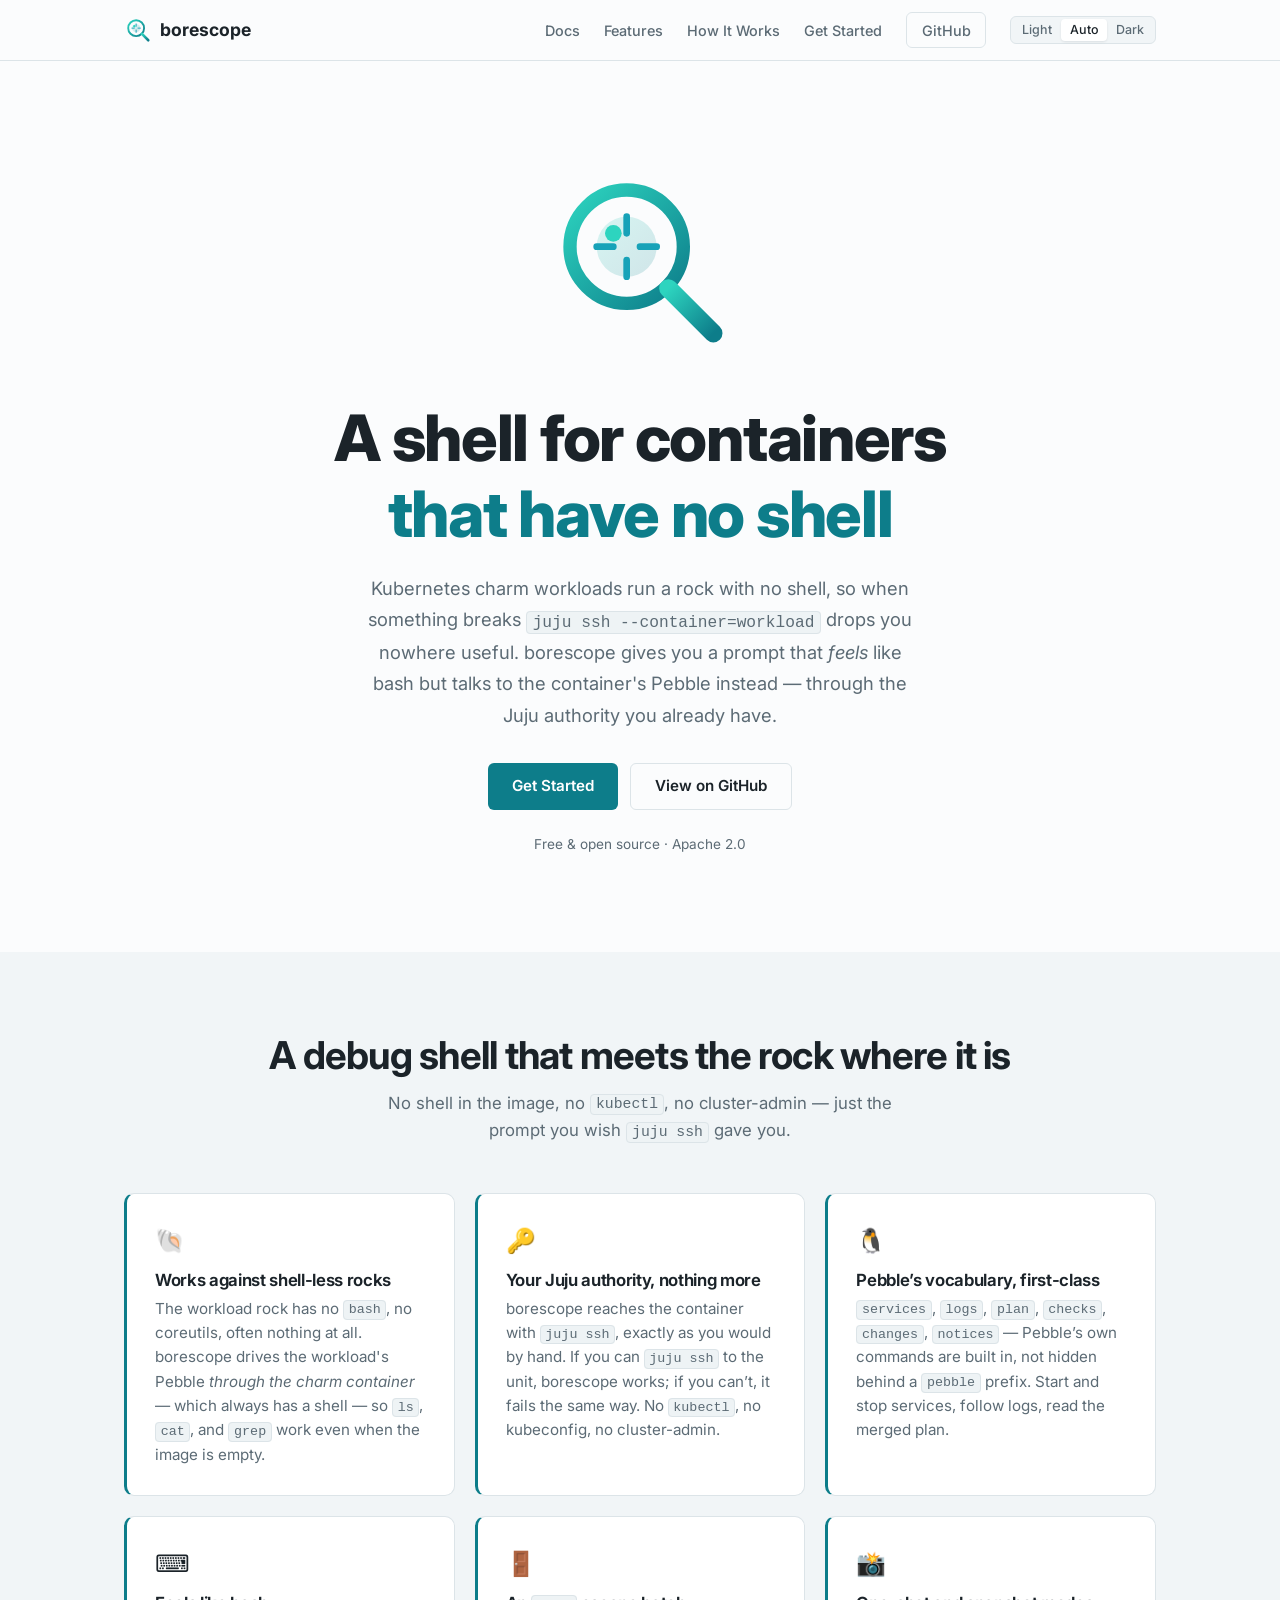
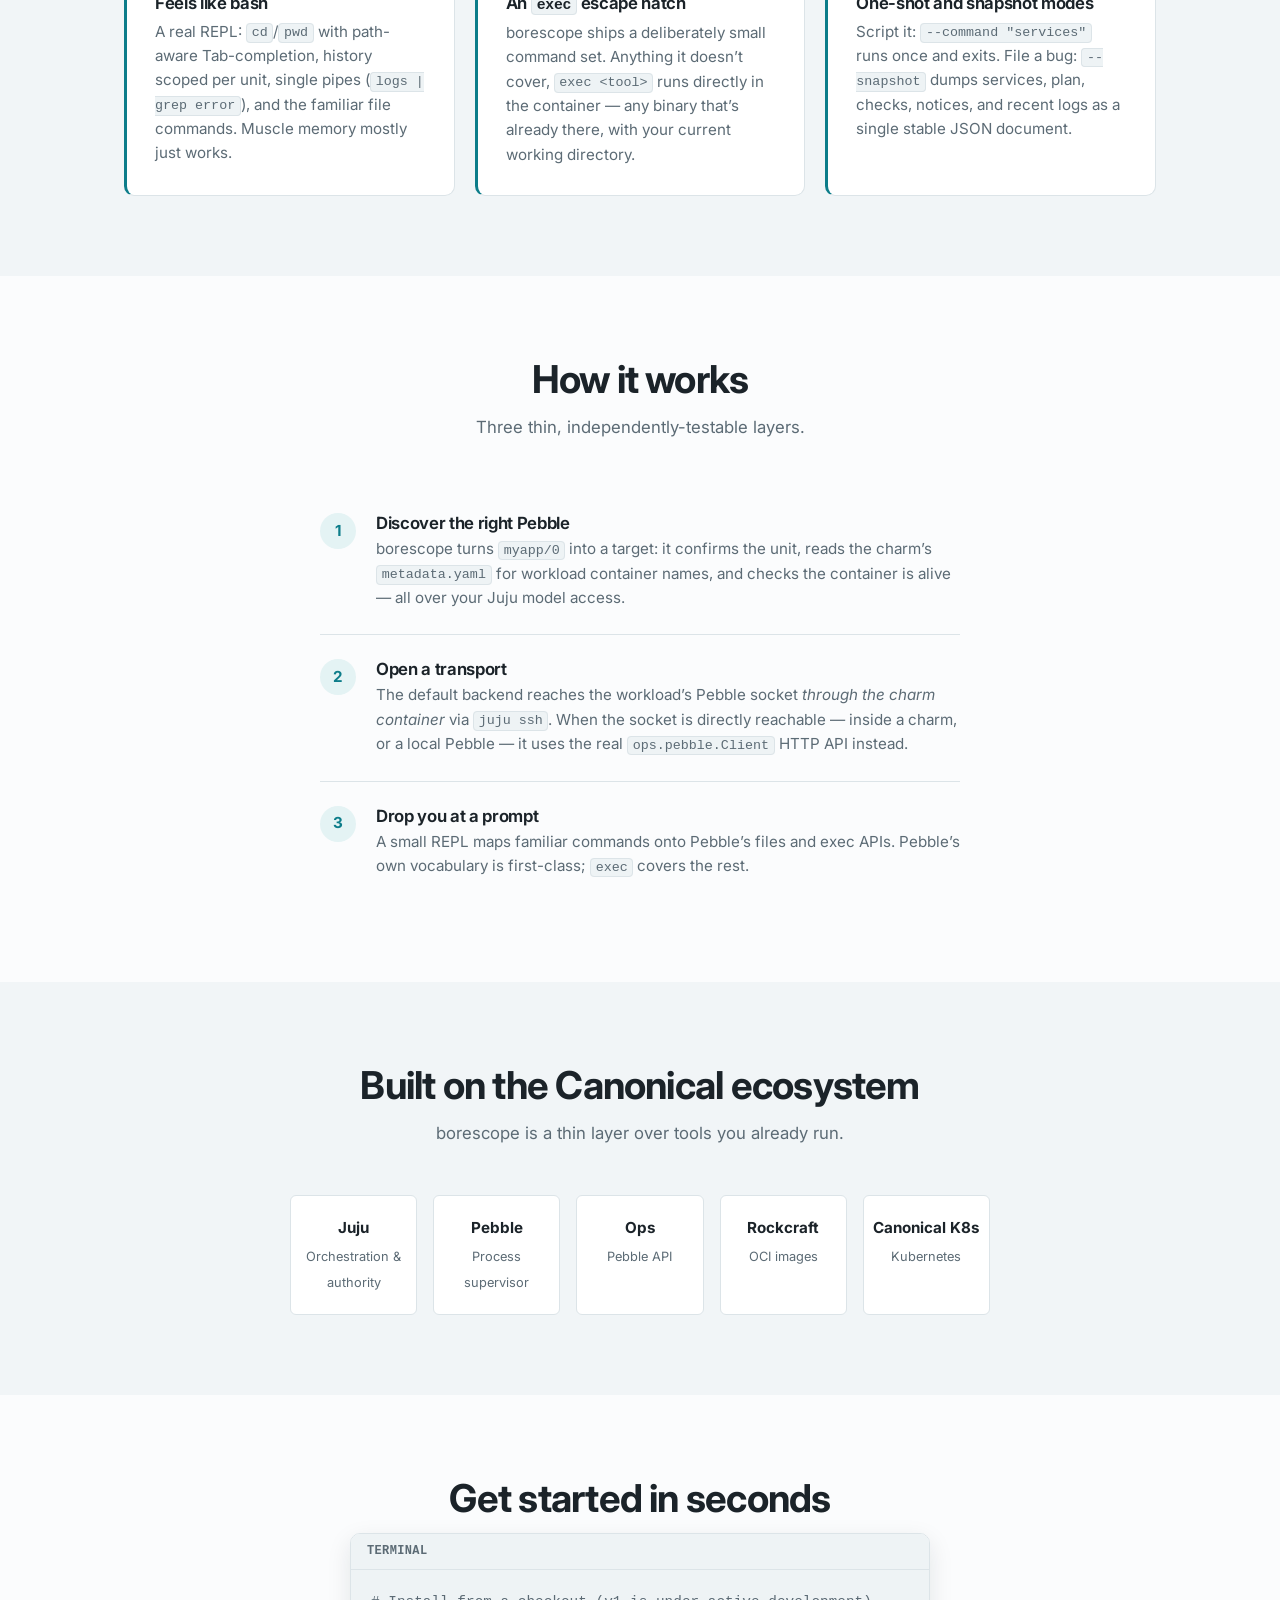
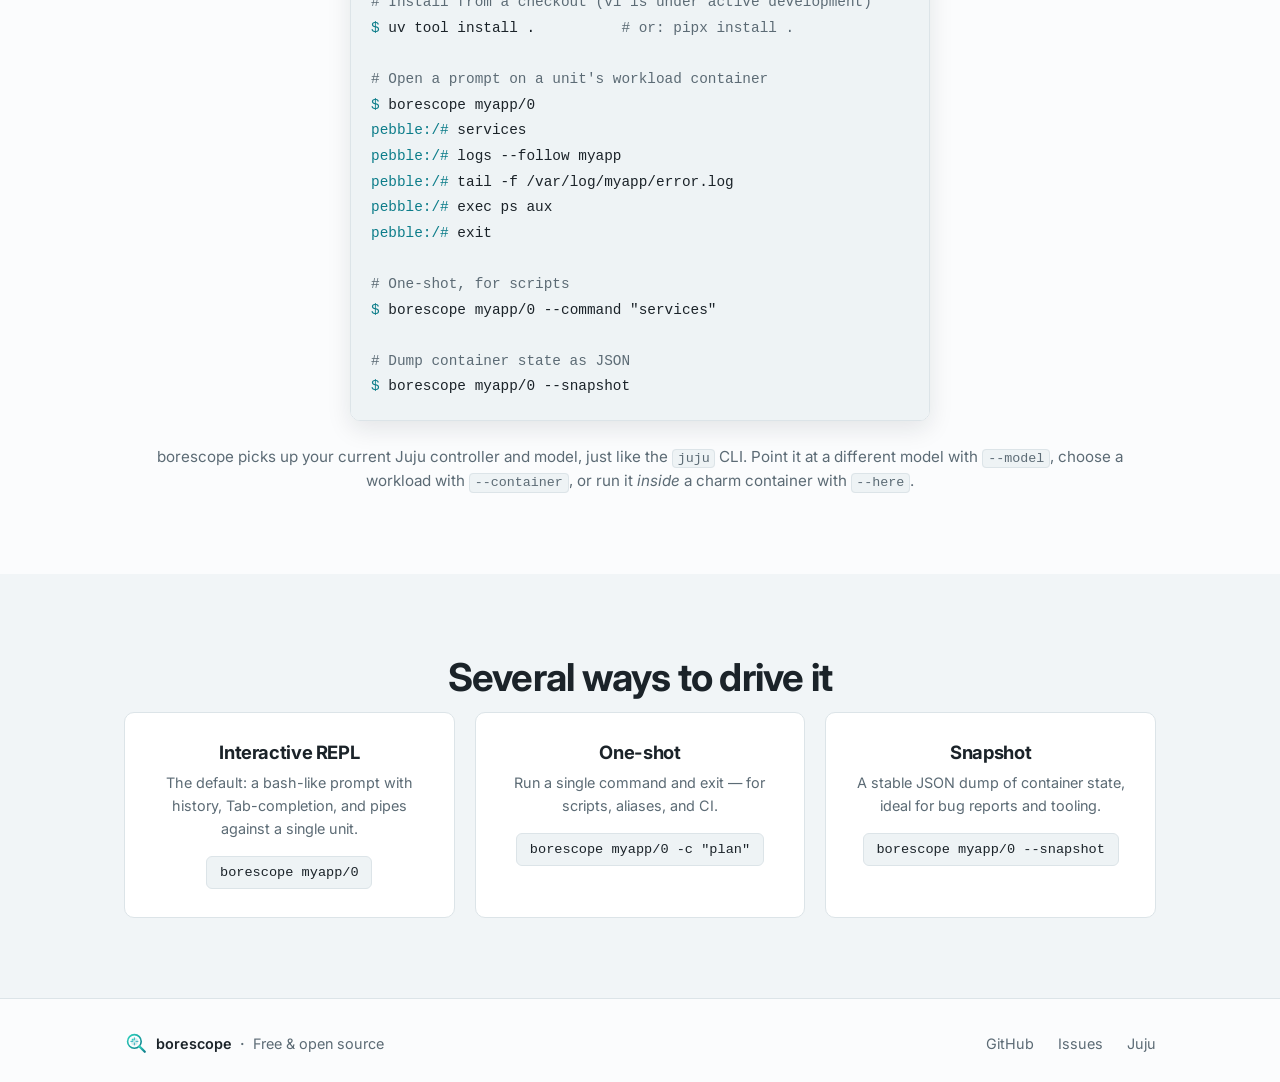
==== docs/index.html @ 4491b776 "docs: add a Diátaxis documentation site Add a full docs site under docs/, modelled on the cantrip do" ====
<!DOCTYPE html>
<html lang="en">
<head>
<meta charset="utf-8">
<meta name="viewport" content="width=device-width, initial-scale=1">
<title>borescope — A natural shell for Juju Kubernetes workload containers</title>
<meta name="description" content="borescope gives you a bash-like prompt for debugging Juju Kubernetes workload containers. It talks to the container's Pebble through your existing Juju authority — no shell in the rock, no kubectl, no cluster-admin.">
<link rel="icon" href="favicon.svg" type="image/svg+xml">
<link rel="preconnect" href="https://fonts.bunny.net">
<link rel="stylesheet" href="https://fonts.bunny.net/css?family=inter:400,500,600,700,800|jetbrains-mono:400&display=swap">
<link rel="stylesheet" href="style.css">
<script>
// Apply stored theme before first paint to prevent flash.
(function() {
  var t = localStorage.getItem("borescope-theme");
  if (t && t !== "auto") document.documentElement.setAttribute("data-theme", t);
})();
</script>
</head>
<body>

<a href="#main" class="skip-link">Skip to content</a>

<!-- ── Navigation ──────────────────────────────────────────────── -->
<nav aria-label="Main">
  <div class="nav-inner">
    <a href="#" class="nav-logo">
      <img src="logo.svg" alt="borescope" width="28" height="28">
      <span>borescope</span>
    </a>
    <button class="nav-toggle" aria-label="Open menu" aria-expanded="false" aria-controls="nav-menu">
      <span></span><span></span><span></span>
    </button>
    <div class="nav-links" id="nav-menu">
      <a href="docs/index.html">Docs</a>
      <a href="#features">Features</a>
      <a href="#how-it-works">How It Works</a>
      <a href="#quickstart">Get Started</a>
      <a href="https://github.com/tonyandrewmeyer/borescope" target="_blank" rel="noopener" class="btn btn-sm">GitHub</a>
      <div class="theme-switcher" role="group" aria-label="Colour theme">
        <button type="button" data-theme="light" aria-pressed="false">Light</button>
        <button type="button" data-theme="auto" aria-pressed="true">Auto</button>
        <button type="button" data-theme="dark" aria-pressed="false">Dark</button>
      </div>
    </div>
  </div>
</nav>

<!-- ── Hero ────────────────────────────────────────────────────── -->
<main id="main">
<section class="hero">
  <div class="container">
    <img src="logo.svg" alt="borescope logo" class="hero-logo" width="200" height="200">
    <h1>A shell for containers<br><em>that have no shell</em></h1>
    <p class="hero-subtitle">
      Kubernetes charm workloads run a rock with no shell, so when something
      breaks <code>juju ssh --container=workload</code> drops you nowhere
      useful. borescope gives you a prompt that <em>feels</em> like bash but
      talks to the container's Pebble instead &mdash; through the Juju
      authority you already have.
    </p>
    <div class="hero-actions">
      <a href="#quickstart" class="btn btn-primary">Get Started</a>
      <a href="https://github.com/tonyandrewmeyer/borescope" target="_blank" rel="noopener" class="btn btn-outline">View on GitHub</a>
    </div>
    <div class="hero-badge">Free &amp; open source &middot; Apache 2.0</div>
  </div>
</section>

<!-- ── Features ────────────────────────────────────────────────── -->
<section id="features" class="features">
  <div class="container">
    <h2>A debug shell that meets the rock where it is</h2>
    <p class="section-subtitle">
      No shell in the image, no <code>kubectl</code>, no cluster-admin &mdash;
      just the prompt you wish <code>juju ssh</code> gave you.
    </p>
    <div class="feature-grid">

      <div class="feature-card">
        <div class="feature-icon" aria-hidden="true">&#x1F41A;</div>
        <h3>Works against shell-less rocks</h3>
        <p>
          The workload rock has no <code>bash</code>, no coreutils, often
          nothing at all. borescope drives the workload's Pebble <em>through
          the charm container</em> &mdash; which always has a shell &mdash; so
          <code>ls</code>, <code>cat</code>, and <code>grep</code> work even
          when the image is empty.
        </p>
      </div>

      <div class="feature-card">
        <div class="feature-icon" aria-hidden="true">&#x1F511;</div>
        <h3>Your Juju authority, nothing more</h3>
        <p>
          borescope reaches the container with <code>juju ssh</code>, exactly
          as you would by hand. If you can <code>juju ssh</code> to the unit,
          borescope works; if you can&rsquo;t, it fails the same way. No
          <code>kubectl</code>, no kubeconfig, no cluster-admin.
        </p>
      </div>

      <div class="feature-card">
        <div class="feature-icon" aria-hidden="true">&#x1F427;</div>
        <h3>Pebble&rsquo;s vocabulary, first-class</h3>
        <p>
          <code>services</code>, <code>logs</code>, <code>plan</code>,
          <code>checks</code>, <code>changes</code>, <code>notices</code>
          &mdash; Pebble&rsquo;s own commands are built in, not hidden behind a
          <code>pebble</code> prefix. Start and stop services, follow logs,
          read the merged plan.
        </p>
      </div>

      <div class="feature-card">
        <div class="feature-icon" aria-hidden="true">&#x2328;</div>
        <h3>Feels like bash</h3>
        <p>
          A real REPL: <code>cd</code>/<code>pwd</code> with path-aware
          Tab-completion, history scoped per unit, single pipes
          (<code>logs | grep error</code>), and the familiar file commands.
          Muscle memory mostly just works.
        </p>
      </div>

      <div class="feature-card">
        <div class="feature-icon" aria-hidden="true">&#x1F6AA;</div>
        <h3>An <code>exec</code> escape hatch</h3>
        <p>
          borescope ships a deliberately small command set. Anything it
          doesn&rsquo;t cover, <code>exec &lt;tool&gt;</code> runs directly in
          the container &mdash; any binary that&rsquo;s already there, with
          your current working directory.
        </p>
      </div>

      <div class="feature-card">
        <div class="feature-icon" aria-hidden="true">&#x1F4F8;</div>
        <h3>One-shot and snapshot modes</h3>
        <p>
          Script it: <code>--command "services"</code> runs once and exits.
          File a bug: <code>--snapshot</code> dumps services, plan, checks,
          notices, and recent logs as a single stable JSON document.
        </p>
      </div>

    </div>
  </div>
</section>

<!-- ── How It Works ────────────────────────────────────────────── -->
<section id="how-it-works" class="how-it-works">
  <div class="container">
    <h2>How it works</h2>
    <p class="section-subtitle">Three thin, independently-testable layers.</p>

    <ol class="steps">
      <li class="step">
        <div class="step-content">
          <h3>Discover the right Pebble</h3>
          <p>borescope turns <code>myapp/0</code> into a target: it confirms the unit, reads the charm&rsquo;s <code>metadata.yaml</code> for workload container names, and checks the container is alive &mdash; all over your Juju model access.</p>
        </div>
      </li>
      <li class="step">
        <div class="step-content">
          <h3>Open a transport</h3>
          <p>The default backend reaches the workload&rsquo;s Pebble socket <em>through the charm container</em> via <code>juju ssh</code>. When the socket is directly reachable &mdash; inside a charm, or a local Pebble &mdash; it uses the real <code>ops.pebble.Client</code> HTTP API instead.</p>
        </div>
      </li>
      <li class="step">
        <div class="step-content">
          <h3>Drop you at a prompt</h3>
          <p>A small REPL maps familiar commands onto Pebble&rsquo;s files and exec APIs. Pebble&rsquo;s own vocabulary is first-class; <code>exec</code> covers the rest.</p>
        </div>
      </li>
    </ol>
  </div>
</section>

<!-- ── Ecosystem ───────────────────────────────────────────────── -->
<section class="ecosystem">
  <div class="container">
    <h2>Built on the Canonical ecosystem</h2>
    <p class="section-subtitle">
      borescope is a thin layer over tools you already run.
    </p>
    <div class="ecosystem-grid">
      <div class="eco-item"><strong>Juju</strong><span>Orchestration &amp; authority</span></div>
      <div class="eco-item"><strong>Pebble</strong><span>Process supervisor</span></div>
      <div class="eco-item"><strong>Ops</strong><span>Pebble API</span></div>
      <div class="eco-item"><strong>Rockcraft</strong><span>OCI images</span></div>
      <div class="eco-item"><strong>Canonical K8s</strong><span>Kubernetes</span></div>
    </div>
  </div>
</section>

<!-- ── Quick Start ─────────────────────────────────────────────── -->
<section id="quickstart" class="quickstart">
  <div class="container">
    <h2>Get started in seconds</h2>
    <div class="code-block">
      <div class="code-header">Terminal</div>
      <pre><code><span class="comment"># Install from a checkout (v1 is under active development)</span>
<span class="prompt">$</span> uv tool install .          <span class="comment"># or: pipx install .</span>

<span class="comment"># Open a prompt on a unit's workload container</span>
<span class="prompt">$</span> borescope myapp/0
<span class="prompt">pebble:/#</span> services
<span class="prompt">pebble:/#</span> logs --follow myapp
<span class="prompt">pebble:/#</span> tail -f /var/log/myapp/error.log
<span class="prompt">pebble:/#</span> exec ps aux
<span class="prompt">pebble:/#</span> exit

<span class="comment"># One-shot, for scripts</span>
<span class="prompt">$</span> borescope myapp/0 --command "services"

<span class="comment"># Dump container state as JSON</span>
<span class="prompt">$</span> borescope myapp/0 --snapshot</code></pre>
    </div>
    <p class="quickstart-note">
      borescope picks up your current Juju controller and model, just like the
      <code>juju</code> CLI. Point it at a different model with
      <code>--model</code>, choose a workload with <code>--container</code>, or
      run it <em>inside</em> a charm container with <code>--here</code>.
    </p>
  </div>
</section>

<!-- ── Interfaces ──────────────────────────────────────────────── -->
<section class="interfaces">
  <div class="container">
    <h2>Several ways to drive it</h2>
    <div class="interface-grid">
      <div class="interface-card">
        <h3>Interactive REPL</h3>
        <p>The default: a bash-like prompt with history, Tab-completion, and pipes against a single unit.</p>
        <code>borescope myapp/0</code>
      </div>
      <div class="interface-card">
        <h3>One-shot</h3>
        <p>Run a single command and exit &mdash; for scripts, aliases, and CI.</p>
        <code>borescope myapp/0 -c "plan"</code>
      </div>
      <div class="interface-card">
        <h3>Snapshot</h3>
        <p>A stable JSON dump of container state, ideal for bug reports and tooling.</p>
        <code>borescope myapp/0 --snapshot</code>
      </div>
    </div>
  </div>
</section>

</main>

<!-- ── Footer ──────────────────────────────────────────────────── -->
<footer>
  <div class="container footer-inner">
    <div class="footer-left">
      <img src="logo.svg" alt="borescope" width="24" height="24">
      <span>borescope</span>
      <span class="footer-sep">&middot;</span>
      <span>Free &amp; open source</span>
    </div>
    <div class="footer-links">
      <a href="https://github.com/tonyandrewmeyer/borescope" target="_blank" rel="noopener">GitHub</a>
      <a href="https://github.com/tonyandrewmeyer/borescope/issues" target="_blank" rel="noopener">Issues</a>
      <a href="https://juju.is" target="_blank" rel="noopener">Juju</a>
    </div>
  </div>
</footer>

<script>
// Mobile navigation toggle.
(function() {
  var toggle = document.querySelector(".nav-toggle");
  var links = document.querySelector(".nav-links");
  if (!toggle || !links) return;

  toggle.addEventListener("click", function() {
    var open = links.classList.toggle("open");
    toggle.classList.toggle("open", open);
    toggle.setAttribute("aria-expanded", String(open));
    toggle.setAttribute("aria-label", open ? "Close menu" : "Open menu");
  });

  links.querySelectorAll("a").forEach(function(a) {
    a.addEventListener("click", function() {
      links.classList.remove("open");
      toggle.classList.remove("open");
      toggle.setAttribute("aria-expanded", "false");
      toggle.setAttribute("aria-label", "Open menu");
    });
  });
})();

// Theme switcher.
(function() {
  var root = document.documentElement;
  var buttons = document.querySelectorAll(".theme-switcher button");
  var stored = localStorage.getItem("borescope-theme") || "auto";

  function apply(theme) {
    if (theme === "auto") {
      root.removeAttribute("data-theme");
    } else {
      root.setAttribute("data-theme", theme);
    }
    buttons.forEach(function(btn) {
      btn.setAttribute("aria-pressed", btn.getAttribute("data-theme") === theme ? "true" : "false");
    });
    localStorage.setItem("borescope-theme", theme);
  }

  buttons.forEach(function(btn) {
    btn.addEventListener("click", function() {
      apply(btn.getAttribute("data-theme"));
    });
  });

  apply(stored);
})();

// Fade-in on scroll.
var observer = new IntersectionObserver(function(entries) {
  entries.forEach(function(entry) {
    if (entry.isIntersecting) {
      entry.target.classList.add("visible");
    }
  });
}, { threshold: 0.1 });

document.querySelectorAll(".feature-card, .step, .interface-card, .eco-item").forEach(function(el) {
  el.classList.add("fade-in");
  observer.observe(el);
});
</script>

</body>
</html>
---- docs/style.css ----
/* ── borescope Marketing Site ─────────────────────────────────────── */
/* No framework. Just CSS. Dark/light via prefers-color-scheme.      */

@import url("tokens.css");

/* Page-specific overrides */
:root { --max-w: 1080px; }

/* ── Reset & Base ──────────────────────────────────────────────── */
*, *::before, *::after { margin: 0; padding: 0; box-sizing: border-box; }

html {
  scroll-behavior: smooth;
  -webkit-font-smoothing: antialiased;
}

body {
  font-family: var(--font);
  font-size: 16px;
  line-height: 1.6;
  color: var(--text);
  background: var(--bg);
}

.container {
  max-width: var(--max-w);
  margin: 0 auto;
  padding: 0 1.5rem;
}

a { color: var(--accent); text-decoration: none; }
a:hover { color: var(--accent-hover); }

h1, h2, h3 { line-height: 1.2; letter-spacing: -0.02em; }

code {
  font-family: var(--font-mono);
  font-size: 0.88em;
  background: var(--code-bg);
  border: 1px solid var(--code-border);
  border-radius: 4px;
  padding: 0.1em 0.35em;
}

/* ── Skip link ────────────────────────────────────────────────── */
.skip-link {
  position: absolute;
  top: -100%;
  left: 1rem;
  z-index: 200;
  padding: 0.5rem 1rem;
  background: var(--accent);
  color: #fff;
  border-radius: var(--radius-sm);
  font-weight: 600;
  font-size: 0.9rem;
}

.skip-link:focus {
  top: 0.75rem;
  color: #fff;
}

/* ── Focus styles ─────────────────────────────────────────────── */
:focus-visible {
  outline: 2px solid var(--accent);
  outline-offset: 2px;
}

:focus:not(:focus-visible) {
  outline: none;
}

/* ── Buttons ───────────────────────────────────────────────────── */
.btn {
  display: inline-flex;
  align-items: center;
  padding: 0.65rem 1.5rem;
  border-radius: var(--radius-sm);
  font-weight: 600;
  font-size: 0.95rem;
  transition: background 0.15s ease, border-color 0.15s ease, transform 0.15s ease;
  cursor: pointer;
  border: none;
}

.btn-primary {
  background: var(--accent);
  color: #fff;
}

.btn-primary:hover {
  background: var(--accent-hover);
  color: #fff;
  transform: translateY(-1px);
}

.btn-outline {
  background: transparent;
  border: 1.5px solid var(--border);
  color: var(--text);
}

.btn-outline:hover {
  border-color: var(--accent);
  color: var(--accent);
}

.btn-sm {
  padding: 0.35rem 0.9rem;
  font-size: 0.85rem;
  border: 1.5px solid var(--border);
  color: var(--text);
  border-radius: var(--radius-sm);
}

.btn-sm:hover { border-color: var(--accent); color: var(--accent); }

/* ── Navigation ────────────────────────────────────────────────── */
nav {
  position: fixed;
  top: 0; left: 0; right: 0;
  z-index: 100;
  background: color-mix(in srgb, var(--bg) 90%, transparent);
  backdrop-filter: blur(10px);
  -webkit-backdrop-filter: blur(10px);
  border-bottom: 1px solid var(--border);
}

@supports not (backdrop-filter: blur(10px)) {
  nav { background: var(--bg); }
}

.nav-inner {
  max-width: var(--max-w);
  margin: 0 auto;
  padding: 0.75rem 1.5rem;
  display: flex;
  align-items: center;
  justify-content: space-between;
}

.nav-logo {
  display: flex;
  align-items: center;
  gap: 0.5rem;
  font-weight: 700;
  font-size: 1.1rem;
  color: var(--text);
}

.nav-logo:hover { color: var(--text); }

.nav-links {
  display: flex;
  align-items: center;
  gap: 1.5rem;
}

.nav-links a { color: var(--text-muted); font-size: 0.9rem; font-weight: 500; }
.nav-links a:hover { color: var(--text); }

/* ── Mobile nav toggle ────────────────────────────────────────── */
.nav-toggle {
  display: none;
  background: none;
  border: none;
  cursor: pointer;
  padding: 0.5rem;
  width: 44px;
  height: 44px;
  align-items: center;
  justify-content: center;
  flex-direction: column;
  gap: 5px;
}

.nav-toggle span {
  display: block;
  width: 22px;
  height: 2px;
  background: var(--text);
  border-radius: 1px;
  transition: transform 0.25s ease, opacity 0.25s ease;
}

.nav-toggle.open span:nth-child(1) { transform: translateY(7px) rotate(45deg); }
.nav-toggle.open span:nth-child(2) { opacity: 0; }
.nav-toggle.open span:nth-child(3) { transform: translateY(-7px) rotate(-45deg); }

@media (max-width: 640px) {
  .nav-toggle { display: flex; }

  .nav-links {
    display: none;
    position: absolute;
    top: 100%;
    left: 0;
    right: 0;
    flex-direction: column;
    align-items: stretch;
    padding: 0.5rem 1.5rem 1rem;
    background: var(--bg);
    border-bottom: 1px solid var(--border);
    gap: 0;
  }

  .nav-links.open { display: flex; }

  .nav-links a {
    padding: 0.7rem 0;
    font-size: 1rem;
    border-bottom: 1px solid var(--border);
  }

  .nav-links a:last-of-type { border-bottom: none; }

  .nav-links .btn-sm {
    margin-top: 0.5rem;
    text-align: center;
    justify-content: center;
  }
}

/* ── Theme Switcher ───────────────────────────────────────────── */
.theme-switcher {
  display: flex;
  align-items: center;
  background: var(--bg-subtle);
  border: 1px solid var(--border);
  border-radius: var(--radius-sm);
  padding: 2px;
  gap: 0;
}

.theme-switcher button {
  background: none;
  border: none;
  padding: 0.3rem 0.55rem;
  font-size: 0.78rem;
  font-family: var(--font);
  font-weight: 500;
  color: var(--text-muted);
  cursor: pointer;
  border-radius: 4px;
  transition: background 0.15s ease, color 0.15s ease;
  line-height: 1;
  white-space: nowrap;
}

.theme-switcher button:hover {
  color: var(--text);
}

.theme-switcher button[aria-pressed="true"] {
  background: var(--bg-card);
  color: var(--text);
  box-shadow: var(--shadow);
}

@media (max-width: 640px) {
  .theme-switcher {
    align-self: center;
    margin-top: 0.5rem;
  }
}

/* ── Hero ──────────────────────────────────────────────────────── */
.hero {
  position: relative;
  padding: 10rem 0 6rem;
  text-align: center;
}

.hero-logo {
  width: clamp(140px, 16vw, 200px);
  height: auto;
  margin-bottom: 2rem;
}

.hero h1 {
  font-size: clamp(2.5rem, 6vw, 4rem);
  font-weight: 800;
  margin-bottom: 1.25rem;
}

.hero h1 em {
  font-style: normal;
  color: var(--accent);
}

.hero-subtitle {
  max-width: 560px;
  margin: 0 auto 2rem;
  font-size: 1.15rem;
  color: var(--text-muted);
  line-height: 1.7;
}

.hero-actions {
  display: flex;
  gap: 0.75rem;
  justify-content: center;
  flex-wrap: wrap;
  margin-bottom: 1.5rem;
}

.hero-badge {
  font-size: 0.85rem;
  color: var(--text-muted);
}

/* ── Sections ──────────────────────────────────────────────────── */
section { padding: 5rem 0; }

section h2 {
  font-size: clamp(1.8rem, 4vw, 2.4rem);
  font-weight: 700;
  text-align: center;
  margin-bottom: 0.75rem;
}

.section-subtitle {
  text-align: center;
  color: var(--text-muted);
  max-width: 520px;
  margin: 0 auto 3rem;
  font-size: 1.05rem;
}

/* ── Features ──────────────────────────────────────────────────── */
.features { background: var(--bg-subtle); }

.feature-grid {
  display: grid;
  grid-template-columns: repeat(auto-fit, minmax(min(260px, 100%), 1fr));
  gap: 1.25rem;
}

.feature-card {
  background: var(--bg-card);
  border: 1px solid var(--border);
  border-left: 3px solid var(--accent);
  border-radius: var(--radius);
  padding: 1.75rem;
  transition: transform 0.15s ease, box-shadow 0.15s ease;
}

.feature-card:hover {
  transform: translateY(-2px);
  box-shadow: var(--shadow-lg);
}

.feature-icon {
  font-size: 1.5rem;
  margin-bottom: 0.6rem;
}

.feature-card h3 {
  font-size: 1.05rem;
  font-weight: 650;
  margin-bottom: 0.4rem;
}

.feature-card p {
  color: var(--text-muted);
  font-size: 0.95rem;
  line-height: 1.6;
}

/* ── How It Works ──────────────────────────────────────────────── */
.steps {
  max-width: 640px;
  margin: 0 auto;
  list-style: none;
  counter-reset: step;
}

.step {
  display: flex;
  gap: 1.25rem;
  padding: 1.5rem 0;
  border-bottom: 1px solid var(--border);
  counter-increment: step;
}

.step:last-child { border-bottom: none; }

.step::before {
  content: counter(step);
  flex-shrink: 0;
  width: 36px;
  height: 36px;
  display: flex;
  align-items: center;
  justify-content: center;
  background: var(--accent-bg);
  color: var(--accent);
  font-weight: 700;
  font-size: 0.95rem;
  border-radius: 50%;
}

.step-content h3 {
  font-size: 1.05rem;
  font-weight: 650;
  margin-bottom: 0.25rem;
}

.step-content p {
  color: var(--text-muted);
  font-size: 0.95rem;
}

/* ── Ecosystem ─────────────────────────────────────────────────── */
.ecosystem { background: var(--bg-subtle); }

.ecosystem-grid {
  display: grid;
  grid-template-columns: repeat(auto-fit, minmax(120px, 1fr));
  gap: 1rem;
  max-width: 700px;
  margin: 0 auto;
}

.eco-item {
  text-align: center;
  padding: 1.25rem 0.5rem;
  background: var(--bg-card);
  border: 1px solid var(--border);
  border-radius: var(--radius-sm);
  transition: border-color 0.15s ease;
}

.eco-item:hover { border-color: var(--accent); }

.eco-item strong {
  display: block;
  font-size: 0.95rem;
  margin-bottom: 0.15rem;
}

.eco-item span {
  font-size: 0.8rem;
  color: var(--text-muted);
}

/* ── Quick Start ───────────────────────────────────────────────── */
.code-block {
  max-width: 580px;
  margin: 0 auto 1.5rem;
  border-radius: var(--radius);
  overflow: hidden;
  border: 1px solid var(--code-border);
  box-shadow: var(--shadow-lg);
}

.code-header {
  display: flex;
  align-items: center;
  padding: 0.5rem 1rem;
  background: var(--code-bg);
  border-bottom: 1px solid var(--code-border);
  font-family: var(--font-mono);
  font-size: 0.75rem;
  font-weight: 600;
  color: var(--text-muted);
  letter-spacing: 0.03em;
  text-transform: uppercase;
}

.code-block pre {
  background: var(--code-bg);
  padding: 1.25rem;
  margin: 0;
  overflow-x: auto;
}

.code-block code {
  font-family: var(--font-mono);
  font-size: 0.9rem;
  line-height: 1.7;
  color: var(--text);
  background: none;
  border: none;
  padding: 0;
}

.prompt { color: var(--accent); }
.comment { color: var(--text-muted); }
.dim { opacity: 0.6; }

.quickstart-note {
  text-align: center;
  color: var(--text-muted);
  font-size: 0.95rem;
}

/* ── Interfaces ────────────────────────────────────────────────── */
.interfaces { background: var(--bg-subtle); }

.interface-grid {
  display: grid;
  grid-template-columns: repeat(auto-fit, minmax(min(260px, 100%), 1fr));
  gap: 1.25rem;
}

.interface-card {
  background: var(--bg-card);
  border: 1px solid var(--border);
  border-radius: var(--radius);
  padding: 1.75rem;
  text-align: center;
  transition: transform 0.15s ease;
}

.interface-card:hover { transform: translateY(-2px); }

.interface-card h3 {
  font-size: 1.15rem;
  margin-bottom: 0.5rem;
}

.interface-card p {
  color: var(--text-muted);
  font-size: 0.9rem;
  margin-bottom: 1rem;
}

.interface-card code {
  display: inline-block;
  background: var(--code-bg);
  border: 1px solid var(--code-border);
  border-radius: var(--radius-sm);
  padding: 0.3rem 0.8rem;
  font-family: var(--font-mono);
  font-size: 0.85rem;
}

/* ── Footer ────────────────────────────────────────────────────── */
footer {
  padding: 2rem 0;
  border-top: 1px solid var(--border);
}

.footer-inner {
  display: flex;
  align-items: center;
  justify-content: space-between;
  flex-wrap: wrap;
  gap: 1rem;
}

.footer-left {
  display: flex;
  align-items: center;
  gap: 0.5rem;
  font-weight: 600;
  font-size: 0.9rem;
}

.footer-sep { color: var(--text-muted); }
.footer-left span:last-child { color: var(--text-muted); font-weight: 400; }

.footer-links {
  display: flex;
  gap: 1.5rem;
}

.footer-links a {
  color: var(--text-muted);
  font-size: 0.9rem;
}

.footer-links a:hover { color: var(--text); }

/* ── Animations ────────────────────────────────────────────────── */
.fade-in {
  opacity: 0;
  transform: translateY(16px);
  transition: opacity 0.4s ease, transform 0.4s ease;
}

.fade-in.visible {
  opacity: 1;
  transform: translateY(0);
}

/* Stagger children */
.feature-grid .fade-in:nth-child(2) { transition-delay: 0.05s; }
.feature-grid .fade-in:nth-child(3) { transition-delay: 0.1s; }
.feature-grid .fade-in:nth-child(4) { transition-delay: 0.15s; }
.feature-grid .fade-in:nth-child(5) { transition-delay: 0.2s; }
.feature-grid .fade-in:nth-child(6) { transition-delay: 0.25s; }
.feature-grid .fade-in:nth-child(7) { transition-delay: 0.3s; }
.feature-grid .fade-in:nth-child(8) { transition-delay: 0.35s; }
.feature-grid .fade-in:nth-child(9) { transition-delay: 0.4s; }

.steps .fade-in:nth-child(2) { transition-delay: 0.05s; }
.steps .fade-in:nth-child(3) { transition-delay: 0.1s; }
.steps .fade-in:nth-child(4) { transition-delay: 0.15s; }

/* ── Reduced motion ───────────────────────────────────────────── */
@media (prefers-reduced-motion: reduce) {
  *, *::before, *::after {
    animation-duration: 0.01ms !important;
    animation-iteration-count: 1 !important;
    transition-duration: 0.01ms !important;
    scroll-behavior: auto !important;
  }

  html { scroll-behavior: auto; }
  .fade-in { opacity: 1; transform: none; }
}
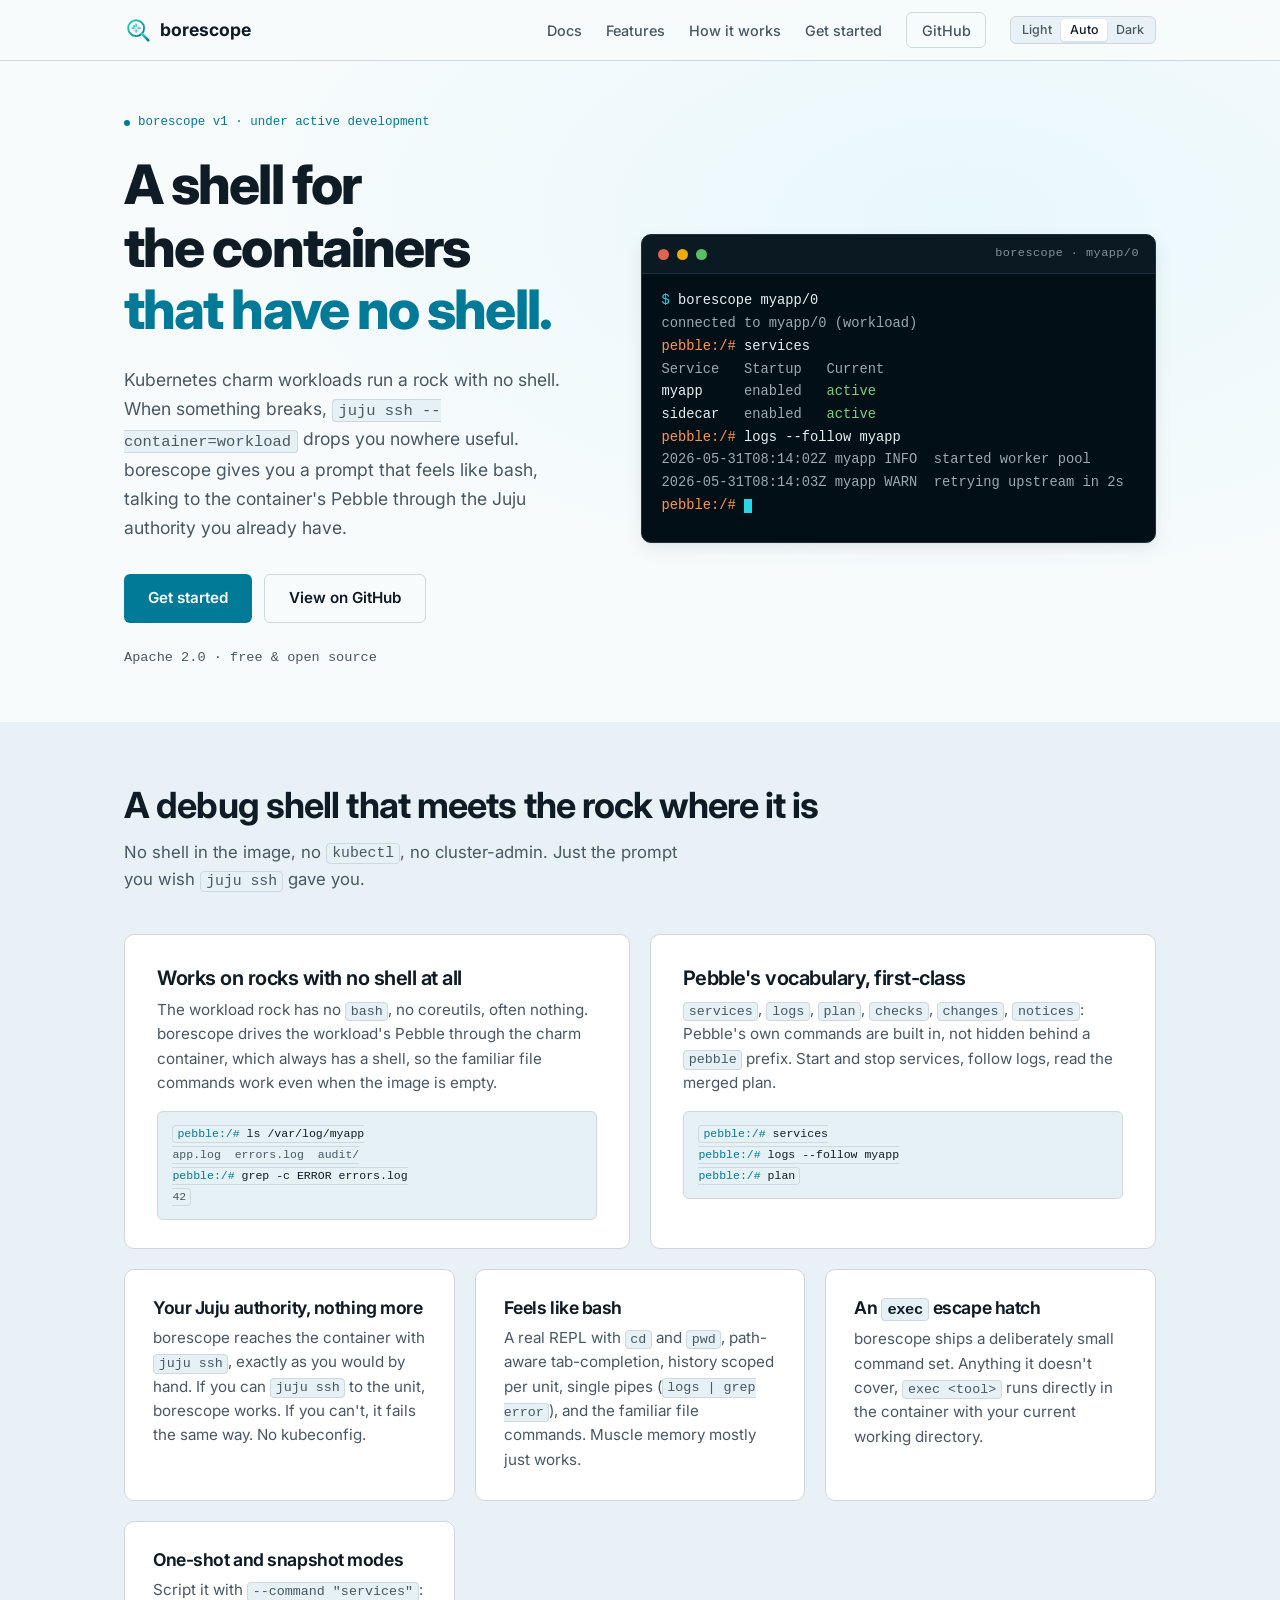
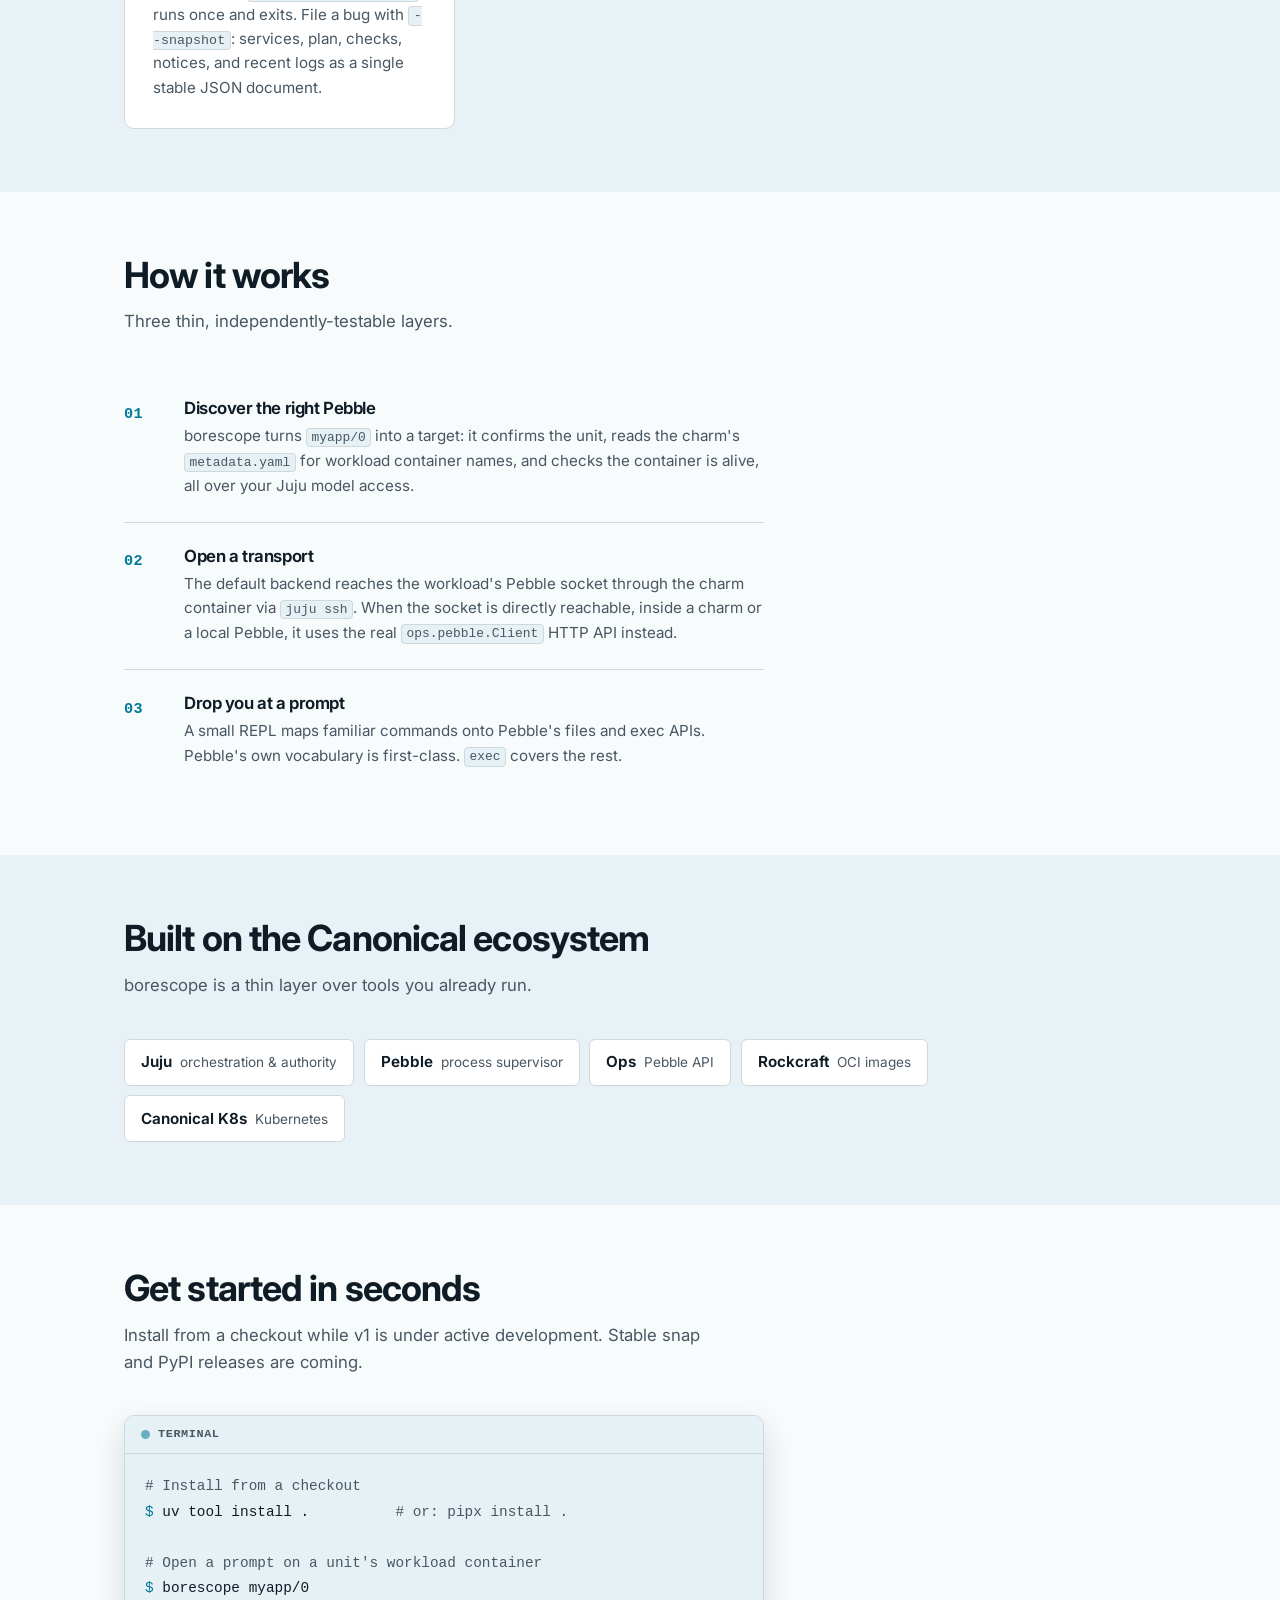
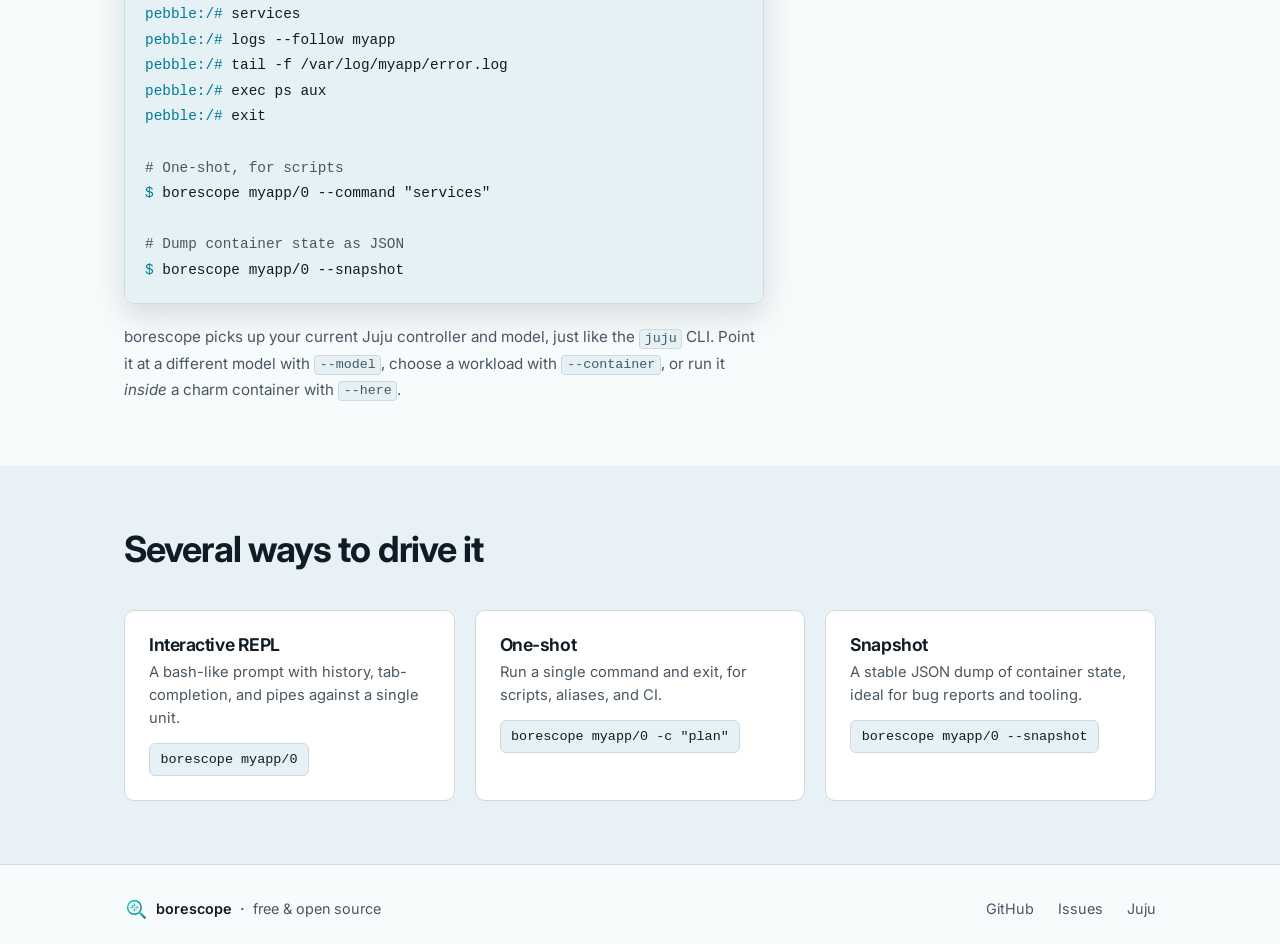
==== commit 242c2623: "docs(site): overhaul marketing + docs design Full impeccable pass over the docs/ static site:  - New" ====
--- a/docs/index.html
+++ b/docs/index.html
@@ -3,11 +3,11 @@
 <head>
 <meta charset="utf-8">
 <meta name="viewport" content="width=device-width, initial-scale=1">
-<title>borescope — A natural shell for Juju Kubernetes workload containers</title>
-<meta name="description" content="borescope gives you a bash-like prompt for debugging Juju Kubernetes workload containers. It talks to the container's Pebble through your existing Juju authority — no shell in the rock, no kubectl, no cluster-admin.">
+<title>borescope: a natural shell for Juju Kubernetes workload containers</title>
+<meta name="description" content="borescope gives you a bash-like prompt for debugging Juju Kubernetes workload containers. It talks to the container's Pebble through your existing Juju authority. No shell in the rock, no kubectl, no cluster-admin.">
 <link rel="icon" href="favicon.svg" type="image/svg+xml">
 <link rel="preconnect" href="https://fonts.bunny.net">
-<link rel="stylesheet" href="https://fonts.bunny.net/css?family=inter:400,500,600,700,800|jetbrains-mono:400&display=swap">
+<link rel="stylesheet" href="https://fonts.bunny.net/css?family=inter:400,500,600,700,800|jetbrains-mono:400,500&display=swap">
 <link rel="stylesheet" href="style.css">
 <script>
 // Apply stored theme before first paint to prevent flash.
@@ -21,7 +21,6 @@
 
 <a href="#main" class="skip-link">Skip to content</a>
 
-<!-- ── Navigation ──────────────────────────────────────────────── -->
 <nav aria-label="Main">
   <div class="nav-inner">
     <a href="#" class="nav-logo">
@@ -34,8 +33,8 @@
     <div class="nav-links" id="nav-menu">
       <a href="docs/index.html">Docs</a>
       <a href="#features">Features</a>
-      <a href="#how-it-works">How It Works</a>
-      <a href="#quickstart">Get Started</a>
+      <a href="#how-it-works">How it works</a>
+      <a href="#quickstart">Get started</a>
       <a href="https://github.com/tonyandrewmeyer/borescope" target="_blank" rel="noopener" class="btn btn-sm">GitHub</a>
       <div class="theme-switcher" role="group" aria-label="Colour theme">
         <button type="button" data-theme="light" aria-pressed="false">Light</button>
@@ -46,100 +45,123 @@
   </div>
 </nav>
 
-<!-- ── Hero ────────────────────────────────────────────────────── -->
 <main id="main">
+
+<!-- Hero: split layout, terminal as the visual anchor. -->
 <section class="hero">
-  <div class="container">
-    <img src="logo.svg" alt="borescope logo" class="hero-logo" width="200" height="200">
-    <h1>A shell for containers<br><em>that have no shell</em></h1>
-    <p class="hero-subtitle">
-      Kubernetes charm workloads run a rock with no shell, so when something
-      breaks <code>juju ssh --container=workload</code> drops you nowhere
-      useful. borescope gives you a prompt that <em>feels</em> like bash but
-      talks to the container's Pebble instead &mdash; through the Juju
-      authority you already have.
-    </p>
-    <div class="hero-actions">
-      <a href="#quickstart" class="btn btn-primary">Get Started</a>
-      <a href="https://github.com/tonyandrewmeyer/borescope" target="_blank" rel="noopener" class="btn btn-outline">View on GitHub</a>
-    </div>
-    <div class="hero-badge">Free &amp; open source &middot; Apache 2.0</div>
-  </div>
-</section>
-
-<!-- ── Features ────────────────────────────────────────────────── -->
+  <div class="container hero-grid">
+    <div class="hero-copy">
+      <span class="hero-eyebrow">borescope v1 &middot; under active development</span>
+      <h1>A shell for the containers <em>that have no shell.</em></h1>
+      <p class="hero-subtitle">
+        Kubernetes charm workloads run a rock with no shell. When something
+        breaks, <code>juju ssh --container=workload</code> drops you nowhere
+        useful. borescope gives you a prompt that feels like bash, talking
+        to the container's Pebble through the Juju authority you already have.
+      </p>
+      <div class="hero-actions">
+        <a href="#quickstart" class="btn btn-primary">Get started</a>
+        <a href="https://github.com/tonyandrewmeyer/borescope" target="_blank" rel="noopener" class="btn btn-outline">View on GitHub</a>
+      </div>
+      <div class="hero-badge">Apache&nbsp;2.0 &middot; free &amp; open source</div>
+    </div>
+
+    <div class="hero-term" role="img" aria-label="Terminal showing a borescope session: connecting to myapp/0, listing services, and tailing logs.">
+      <div class="hero-term-bar" aria-hidden="true">
+        <i></i><i></i><i></i>
+        <span>borescope &middot; myapp/0</span>
+      </div>
+      <div class="hero-term-body" aria-hidden="true">
+<span class="ln"><span class="prompt">$</span> <span class="cmd">borescope myapp/0</span></span>
+<span class="ln"><span class="out">connected to myapp/0 (workload)</span></span>
+<span class="ln"><span class="pebble">pebble:/#</span> <span class="cmd">services</span></span>
+<span class="ln"><span class="out">Service   Startup   Current</span></span>
+<span class="ln"><span class="out-em">myapp</span>     <span class="out">enabled   </span><span class="out-ok">active</span></span>
+<span class="ln"><span class="out-em">sidecar</span>   <span class="out">enabled   </span><span class="out-ok">active</span></span>
+<span class="ln"><span class="pebble">pebble:/#</span> <span class="cmd">logs --follow myapp</span></span>
+<span class="ln"><span class="out">2026-05-31T08:14:02Z myapp INFO  started worker pool</span></span>
+<span class="ln"><span class="out">2026-05-31T08:14:03Z myapp WARN  retrying upstream in 2s</span></span>
+<span class="ln"><span class="pebble">pebble:/#</span> <span class="cursor"></span></span>
+      </div>
+    </div>
+  </div>
+</section>
+
+<!-- Features: mixed-weight grid, two lead cards with sample code, four
+     compact tiles. No emoji icons. -->
 <section id="features" class="features">
   <div class="container">
-    <h2>A debug shell that meets the rock where it is</h2>
-    <p class="section-subtitle">
-      No shell in the image, no <code>kubectl</code>, no cluster-admin &mdash;
-      just the prompt you wish <code>juju ssh</code> gave you.
-    </p>
+    <div class="section-head">
+      <h2>A debug shell that meets the rock where it is</h2>
+      <p class="section-subtitle">
+        No shell in the image, no <code>kubectl</code>, no cluster-admin. Just the
+        prompt you wish <code>juju ssh</code> gave you.
+      </p>
+    </div>
+
     <div class="feature-grid">
 
+      <div class="feature-card lead">
+        <h3>Works on rocks with no shell at all</h3>
+        <p>
+          The workload rock has no <code>bash</code>, no coreutils, often
+          nothing. borescope drives the workload's Pebble through the charm
+          container, which always has a shell, so the familiar file commands
+          work even when the image is empty.
+        </p>
+<pre><code><span class="prompt">pebble:/#</span> ls /var/log/myapp
+<span class="comment">app.log  errors.log  audit/</span>
+<span class="prompt">pebble:/#</span> grep -c ERROR errors.log
+<span class="comment">42</span></code></pre>
+      </div>
+
+      <div class="feature-card lead">
+        <h3>Pebble's vocabulary, first-class</h3>
+        <p>
+          <code>services</code>, <code>logs</code>, <code>plan</code>,
+          <code>checks</code>, <code>changes</code>, <code>notices</code>:
+          Pebble's own commands are built in, not hidden behind a
+          <code>pebble</code> prefix. Start and stop services, follow logs,
+          read the merged plan.
+        </p>
+<pre><code><span class="prompt">pebble:/#</span> services
+<span class="prompt">pebble:/#</span> logs --follow myapp
+<span class="prompt">pebble:/#</span> plan</code></pre>
+      </div>
+
       <div class="feature-card">
-        <div class="feature-icon" aria-hidden="true">&#x1F41A;</div>
-        <h3>Works against shell-less rocks</h3>
-        <p>
-          The workload rock has no <code>bash</code>, no coreutils, often
-          nothing at all. borescope drives the workload's Pebble <em>through
-          the charm container</em> &mdash; which always has a shell &mdash; so
-          <code>ls</code>, <code>cat</code>, and <code>grep</code> work even
-          when the image is empty.
-        </p>
-      </div>
-
-      <div class="feature-card">
-        <div class="feature-icon" aria-hidden="true">&#x1F511;</div>
         <h3>Your Juju authority, nothing more</h3>
         <p>
           borescope reaches the container with <code>juju ssh</code>, exactly
           as you would by hand. If you can <code>juju ssh</code> to the unit,
-          borescope works; if you can&rsquo;t, it fails the same way. No
-          <code>kubectl</code>, no kubeconfig, no cluster-admin.
+          borescope works. If you can't, it fails the same way. No kubeconfig.
         </p>
       </div>
 
       <div class="feature-card">
-        <div class="feature-icon" aria-hidden="true">&#x1F427;</div>
-        <h3>Pebble&rsquo;s vocabulary, first-class</h3>
-        <p>
-          <code>services</code>, <code>logs</code>, <code>plan</code>,
-          <code>checks</code>, <code>changes</code>, <code>notices</code>
-          &mdash; Pebble&rsquo;s own commands are built in, not hidden behind a
-          <code>pebble</code> prefix. Start and stop services, follow logs,
-          read the merged plan.
-        </p>
-      </div>
-
-      <div class="feature-card">
-        <div class="feature-icon" aria-hidden="true">&#x2328;</div>
         <h3>Feels like bash</h3>
         <p>
-          A real REPL: <code>cd</code>/<code>pwd</code> with path-aware
-          Tab-completion, history scoped per unit, single pipes
+          A real REPL with <code>cd</code> and <code>pwd</code>, path-aware
+          tab-completion, history scoped per unit, single pipes
           (<code>logs | grep error</code>), and the familiar file commands.
           Muscle memory mostly just works.
         </p>
       </div>
 
       <div class="feature-card">
-        <div class="feature-icon" aria-hidden="true">&#x1F6AA;</div>
         <h3>An <code>exec</code> escape hatch</h3>
         <p>
           borescope ships a deliberately small command set. Anything it
-          doesn&rsquo;t cover, <code>exec &lt;tool&gt;</code> runs directly in
-          the container &mdash; any binary that&rsquo;s already there, with
-          your current working directory.
+          doesn't cover, <code>exec &lt;tool&gt;</code> runs directly in the
+          container with your current working directory.
         </p>
       </div>
 
       <div class="feature-card">
-        <div class="feature-icon" aria-hidden="true">&#x1F4F8;</div>
         <h3>One-shot and snapshot modes</h3>
         <p>
-          Script it: <code>--command "services"</code> runs once and exits.
-          File a bug: <code>--snapshot</code> dumps services, plan, checks,
+          Script it with <code>--command "services"</code>: runs once and exits.
+          File a bug with <code>--snapshot</code>: services, plan, checks,
           notices, and recent logs as a single stable JSON document.
         </p>
       </div>
@@ -148,59 +170,84 @@
   </div>
 </section>
 
-<!-- ── How It Works ────────────────────────────────────────────── -->
+<!-- How it works. -->
 <section id="how-it-works" class="how-it-works">
   <div class="container">
-    <h2>How it works</h2>
-    <p class="section-subtitle">Three thin, independently-testable layers.</p>
+    <div class="section-head">
+      <h2>How it works</h2>
+      <p class="section-subtitle">Three thin, independently-testable layers.</p>
+    </div>
 
     <ol class="steps">
       <li class="step">
         <div class="step-content">
           <h3>Discover the right Pebble</h3>
-          <p>borescope turns <code>myapp/0</code> into a target: it confirms the unit, reads the charm&rsquo;s <code>metadata.yaml</code> for workload container names, and checks the container is alive &mdash; all over your Juju model access.</p>
+          <p>
+            borescope turns <code>myapp/0</code> into a target: it confirms
+            the unit, reads the charm's <code>metadata.yaml</code> for
+            workload container names, and checks the container is alive,
+            all over your Juju model access.
+          </p>
         </div>
       </li>
       <li class="step">
         <div class="step-content">
           <h3>Open a transport</h3>
-          <p>The default backend reaches the workload&rsquo;s Pebble socket <em>through the charm container</em> via <code>juju ssh</code>. When the socket is directly reachable &mdash; inside a charm, or a local Pebble &mdash; it uses the real <code>ops.pebble.Client</code> HTTP API instead.</p>
+          <p>
+            The default backend reaches the workload's Pebble socket through
+            the charm container via <code>juju ssh</code>. When the socket is
+            directly reachable, inside a charm or a local Pebble, it uses the
+            real <code>ops.pebble.Client</code> HTTP API instead.
+          </p>
         </div>
       </li>
       <li class="step">
         <div class="step-content">
           <h3>Drop you at a prompt</h3>
-          <p>A small REPL maps familiar commands onto Pebble&rsquo;s files and exec APIs. Pebble&rsquo;s own vocabulary is first-class; <code>exec</code> covers the rest.</p>
+          <p>
+            A small REPL maps familiar commands onto Pebble's files and exec
+            APIs. Pebble's own vocabulary is first-class. <code>exec</code>
+            covers the rest.
+          </p>
         </div>
       </li>
     </ol>
   </div>
 </section>
 
-<!-- ── Ecosystem ───────────────────────────────────────────────── -->
+<!-- Ecosystem: inline list, not a card grid. -->
 <section class="ecosystem">
   <div class="container">
-    <h2>Built on the Canonical ecosystem</h2>
-    <p class="section-subtitle">
-      borescope is a thin layer over tools you already run.
-    </p>
-    <div class="ecosystem-grid">
-      <div class="eco-item"><strong>Juju</strong><span>Orchestration &amp; authority</span></div>
-      <div class="eco-item"><strong>Pebble</strong><span>Process supervisor</span></div>
-      <div class="eco-item"><strong>Ops</strong><span>Pebble API</span></div>
-      <div class="eco-item"><strong>Rockcraft</strong><span>OCI images</span></div>
-      <div class="eco-item"><strong>Canonical K8s</strong><span>Kubernetes</span></div>
-    </div>
-  </div>
-</section>
-
-<!-- ── Quick Start ─────────────────────────────────────────────── -->
+    <div class="section-head">
+      <h2>Built on the Canonical ecosystem</h2>
+      <p class="section-subtitle">
+        borescope is a thin layer over tools you already run.
+      </p>
+    </div>
+    <ul class="eco-list">
+      <li><strong>Juju</strong><span>orchestration &amp; authority</span></li>
+      <li><strong>Pebble</strong><span>process supervisor</span></li>
+      <li><strong>Ops</strong><span>Pebble API</span></li>
+      <li><strong>Rockcraft</strong><span>OCI images</span></li>
+      <li><strong>Canonical K8s</strong><span>Kubernetes</span></li>
+    </ul>
+  </div>
+</section>
+
+<!-- Quick start. -->
 <section id="quickstart" class="quickstart">
   <div class="container">
-    <h2>Get started in seconds</h2>
+    <div class="section-head">
+      <h2>Get started in seconds</h2>
+      <p class="section-subtitle">
+        Install from a checkout while v1 is under active development. Stable
+        snap and PyPI releases are coming.
+      </p>
+    </div>
+
     <div class="code-block">
-      <div class="code-header">Terminal</div>
-      <pre><code><span class="comment"># Install from a checkout (v1 is under active development)</span>
+      <div class="code-header"><i></i> Terminal</div>
+      <pre><code><span class="comment"># Install from a checkout</span>
 <span class="prompt">$</span> uv tool install .          <span class="comment"># or: pipx install .</span>
 
 <span class="comment"># Open a prompt on a unit's workload container</span>
@@ -217,28 +264,31 @@
 <span class="comment"># Dump container state as JSON</span>
 <span class="prompt">$</span> borescope myapp/0 --snapshot</code></pre>
     </div>
+
     <p class="quickstart-note">
-      borescope picks up your current Juju controller and model, just like the
-      <code>juju</code> CLI. Point it at a different model with
-      <code>--model</code>, choose a workload with <code>--container</code>, or
-      run it <em>inside</em> a charm container with <code>--here</code>.
+      borescope picks up your current Juju controller and model, just like
+      the <code>juju</code> CLI. Point it at a different model with
+      <code>--model</code>, choose a workload with <code>--container</code>,
+      or run it <em>inside</em> a charm container with <code>--here</code>.
     </p>
   </div>
 </section>
 
-<!-- ── Interfaces ──────────────────────────────────────────────── -->
+<!-- Interfaces. -->
 <section class="interfaces">
   <div class="container">
-    <h2>Several ways to drive it</h2>
+    <div class="section-head">
+      <h2>Several ways to drive it</h2>
+    </div>
     <div class="interface-grid">
       <div class="interface-card">
         <h3>Interactive REPL</h3>
-        <p>The default: a bash-like prompt with history, Tab-completion, and pipes against a single unit.</p>
+        <p>A bash-like prompt with history, tab-completion, and pipes against a single unit.</p>
         <code>borescope myapp/0</code>
       </div>
       <div class="interface-card">
         <h3>One-shot</h3>
-        <p>Run a single command and exit &mdash; for scripts, aliases, and CI.</p>
+        <p>Run a single command and exit, for scripts, aliases, and CI.</p>
         <code>borescope myapp/0 -c "plan"</code>
       </div>
       <div class="interface-card">
@@ -252,14 +302,13 @@
 
 </main>
 
-<!-- ── Footer ──────────────────────────────────────────────────── -->
 <footer>
   <div class="container footer-inner">
     <div class="footer-left">
       <img src="logo.svg" alt="borescope" width="24" height="24">
       <span>borescope</span>
       <span class="footer-sep">&middot;</span>
-      <span>Free &amp; open source</span>
+      <span>free &amp; open source</span>
     </div>
     <div class="footer-links">
       <a href="https://github.com/tonyandrewmeyer/borescope" target="_blank" rel="noopener">GitHub</a>
@@ -329,7 +378,7 @@
   });
 }, { threshold: 0.1 });
 
-document.querySelectorAll(".feature-card, .step, .interface-card, .eco-item").forEach(function(el) {
+document.querySelectorAll(".feature-card, .step, .interface-card, .eco-list li").forEach(function(el) {
   el.classList.add("fade-in");
   observer.observe(el);
 });
--- a/docs/style.css
+++ b/docs/style.css
@@ -1,17 +1,15 @@
-/* ── borescope Marketing Site ─────────────────────────────────────── */
-/* No framework. Just CSS. Dark/light via prefers-color-scheme.      */
+/* borescope marketing site. No framework. Just CSS. */
 
 @import url("tokens.css");
 
-/* Page-specific overrides */
 :root { --max-w: 1080px; }
 
-/* ── Reset & Base ──────────────────────────────────────────────── */
 *, *::before, *::after { margin: 0; padding: 0; box-sizing: border-box; }
 
 html {
   scroll-behavior: smooth;
   -webkit-font-smoothing: antialiased;
+  text-rendering: optimizeLegibility;
 }
 
 body {
@@ -31,7 +29,7 @@
 a { color: var(--accent); text-decoration: none; }
 a:hover { color: var(--accent-hover); }
 
-h1, h2, h3 { line-height: 1.2; letter-spacing: -0.02em; }
+h1, h2, h3 { line-height: 1.15; letter-spacing: -0.025em; text-wrap: balance; }
 
 code {
   font-family: var(--font-mono);
@@ -42,57 +40,46 @@
   padding: 0.1em 0.35em;
 }
 
-/* ── Skip link ────────────────────────────────────────────────── */
+/* Skip link. */
 .skip-link {
   position: absolute;
   top: -100%;
   left: 1rem;
-  z-index: 200;
+  z-index: var(--z-skip);
   padding: 0.5rem 1rem;
   background: var(--accent);
-  color: #fff;
+  color: oklch(0.99 0 0);
   border-radius: var(--radius-sm);
   font-weight: 600;
   font-size: 0.9rem;
 }
 
-.skip-link:focus {
-  top: 0.75rem;
-  color: #fff;
-}
-
-/* ── Focus styles ─────────────────────────────────────────────── */
-:focus-visible {
-  outline: 2px solid var(--accent);
-  outline-offset: 2px;
-}
-
-:focus:not(:focus-visible) {
-  outline: none;
-}
-
-/* ── Buttons ───────────────────────────────────────────────────── */
+.skip-link:focus { top: 0.75rem; color: oklch(0.99 0 0); }
+
+:focus-visible { outline: 2px solid var(--accent); outline-offset: 2px; }
+:focus:not(:focus-visible) { outline: none; }
+
+/* Buttons. */
 .btn {
   display: inline-flex;
   align-items: center;
-  padding: 0.65rem 1.5rem;
+  padding: 0.7rem 1.5rem;
   border-radius: var(--radius-sm);
   font-weight: 600;
   font-size: 0.95rem;
-  transition: background 0.15s ease, border-color 0.15s ease, transform 0.15s ease;
+  transition: background 0.15s ease, border-color 0.15s ease, color 0.15s ease;
   cursor: pointer;
   border: none;
 }
 
 .btn-primary {
   background: var(--accent);
-  color: #fff;
+  color: oklch(0.99 0 0);
 }
 
 .btn-primary:hover {
   background: var(--accent-hover);
-  color: #fff;
-  transform: translateY(-1px);
+  color: oklch(0.99 0 0);
 }
 
 .btn-outline {
@@ -101,10 +88,7 @@
   color: var(--text);
 }
 
-.btn-outline:hover {
-  border-color: var(--accent);
-  color: var(--accent);
-}
+.btn-outline:hover { border-color: var(--accent); color: var(--accent); }
 
 .btn-sm {
   padding: 0.35rem 0.9rem;
@@ -116,14 +100,14 @@
 
 .btn-sm:hover { border-color: var(--accent); color: var(--accent); }
 
-/* ── Navigation ────────────────────────────────────────────────── */
+/* Navigation. */
 nav {
   position: fixed;
   top: 0; left: 0; right: 0;
-  z-index: 100;
-  background: color-mix(in srgb, var(--bg) 90%, transparent);
-  backdrop-filter: blur(10px);
-  -webkit-backdrop-filter: blur(10px);
+  z-index: var(--z-sticky);
+  background: color-mix(in srgb, var(--bg) 88%, transparent);
+  backdrop-filter: blur(12px) saturate(140%);
+  -webkit-backdrop-filter: blur(12px) saturate(140%);
   border-bottom: 1px solid var(--border);
 }
 
@@ -160,7 +144,7 @@
 .nav-links a { color: var(--text-muted); font-size: 0.9rem; font-weight: 500; }
 .nav-links a:hover { color: var(--text); }
 
-/* ── Mobile nav toggle ────────────────────────────────────────── */
+/* Mobile nav toggle. */
 .nav-toggle {
   display: none;
   background: none;
@@ -188,7 +172,7 @@
 .nav-toggle.open span:nth-child(2) { opacity: 0; }
 .nav-toggle.open span:nth-child(3) { transform: translateY(-7px) rotate(-45deg); }
 
-@media (max-width: 640px) {
+@media (max-width: 720px) {
   .nav-toggle { display: flex; }
 
   .nav-links {
@@ -222,7 +206,7 @@
   }
 }
 
-/* ── Theme Switcher ───────────────────────────────────────────── */
+/* Theme switcher. */
 .theme-switcher {
   display: flex;
   align-items: center;
@@ -248,9 +232,7 @@
   white-space: nowrap;
 }
 
-.theme-switcher button:hover {
-  color: var(--text);
-}
+.theme-switcher button:hover { color: var(--text); }
 
 .theme-switcher button[aria-pressed="true"] {
   background: var(--bg-card);
@@ -258,49 +240,98 @@
   box-shadow: var(--shadow);
 }
 
-@media (max-width: 640px) {
+@media (max-width: 720px) {
   .theme-switcher {
-    align-self: center;
+    align-self: stretch;
     margin-top: 0.5rem;
+    justify-content: center;
   }
-}
-
-/* ── Hero ──────────────────────────────────────────────────────── */
+
+  .theme-switcher button {
+    padding: 0.7rem 1rem;
+    font-size: 0.92rem;
+    flex: 1;
+  }
+}
+
+/* Hero. A split layout: copy and a live terminal mock. The terminal IS
+   the visual anchor; the headline takes the right column on desktop and
+   stacks above on mobile. */
 .hero {
   position: relative;
-  padding: 10rem 0 6rem;
-  text-align: center;
-}
-
-.hero-logo {
-  width: clamp(140px, 16vw, 200px);
-  height: auto;
-  margin-bottom: 2rem;
+  padding: clamp(6.5rem, 12vh, 9rem) 0 clamp(3rem, 6vh, 5rem);
+  overflow: hidden;
+}
+
+.hero::before {
+  content: "";
+  position: absolute;
+  inset: 0;
+  background: radial-gradient(ellipse at 75% 30%, var(--accent-bg) 0%, transparent 55%);
+  opacity: 0.35;
+  z-index: var(--z-backdrop);
+}
+
+.hero-grid {
+  display: grid;
+  grid-template-columns: minmax(0, 1fr) minmax(0, 1.1fr);
+  gap: 3rem;
+  align-items: center;
+}
+
+@media (max-width: 880px) {
+  .hero-grid {
+    grid-template-columns: 1fr;
+    gap: 2.5rem;
+  }
+}
+
+.hero-copy { min-width: 0; }
+
+.hero-eyebrow {
+  display: inline-flex;
+  align-items: center;
+  gap: 0.5rem;
+  font-family: var(--font-mono);
+  font-size: 0.78rem;
+  color: var(--accent);
+  margin-bottom: 1.25rem;
+  font-weight: 500;
+}
+
+.hero-eyebrow::before {
+  content: "";
+  width: 6px;
+  height: 6px;
+  border-radius: 50%;
+  background: var(--accent);
 }
 
 .hero h1 {
-  font-size: clamp(2.5rem, 6vw, 4rem);
+  font-size: clamp(2.2rem, 4.5vw, 3.4rem);
   font-weight: 800;
-  margin-bottom: 1.25rem;
+  margin-bottom: 1.5rem;
+  letter-spacing: -0.035em;
 }
 
 .hero h1 em {
   font-style: normal;
   color: var(--accent);
+  display: block;
 }
 
 .hero-subtitle {
-  max-width: 560px;
-  margin: 0 auto 2rem;
-  font-size: 1.15rem;
-  color: var(--text-muted);
-  line-height: 1.7;
+  font-size: 1.1rem;
+  color: var(--text-muted);
+  line-height: 1.65;
+  margin-bottom: 2rem;
+  max-width: 32rem;
+  text-wrap: pretty;
 }
 
 .hero-actions {
   display: flex;
   gap: 0.75rem;
-  justify-content: center;
   flex-wrap: wrap;
   margin-bottom: 1.5rem;
 }
@@ -308,59 +339,133 @@
 .hero-badge {
   font-size: 0.85rem;
   color: var(--text-muted);
-}
-
-/* ── Sections ──────────────────────────────────────────────────── */
-section { padding: 5rem 0; }
+  font-family: var(--font-mono);
+}
+
+/* Terminal mock. Real-looking shell window with a typing animation that
+   pauses at the prompt. Reduced motion stops it on the final frame. */
+.hero-term {
+  background: var(--term-bg);
+  color: var(--term-fg);
+  border-radius: var(--radius);
+  border: 1px solid var(--term-border);
+  box-shadow: 0 6px 18px oklch(0.2 0.02 240 / 0.08), 0 1px 2px oklch(0.2 0.02 240 / 0.04);
+  font-family: var(--font-mono);
+  font-size: 0.86rem;
+  line-height: 1.65;
+  overflow: hidden;
+}
+
+.hero-term-bar {
+  display: flex;
+  align-items: center;
+  gap: 0.5rem;
+  padding: 0.6rem 1rem;
+  background: var(--term-bar-bg);
+  border-bottom: 1px solid var(--term-border);
+}
+
+.hero-term-bar i {
+  width: 11px;
+  height: 11px;
+  border-radius: 50%;
+}
+
+.hero-term-bar i:nth-child(1) { background: var(--term-dot-red); }
+.hero-term-bar i:nth-child(2) { background: var(--term-dot-amber); }
+.hero-term-bar i:nth-child(3) { background: var(--term-dot-green); }
+
+.hero-term-bar span {
+  margin-left: auto;
+  font-size: 0.74rem;
+  color: var(--term-dim);
+  letter-spacing: 0.04em;
+}
+
+.hero-term-body {
+  padding: 1rem 1.25rem 1.5rem;
+  overflow-x: auto;
+}
+
+.hero-term-body .ln { display: block; white-space: pre; }
+.hero-term-body .prompt  { color: var(--term-prompt); }
+.hero-term-body .pebble  { color: var(--term-accent); }
+.hero-term-body .cmd     { color: var(--term-fg); }
+.hero-term-body .out     { color: var(--term-muted); }
+.hero-term-body .out-ok  { color: var(--term-ok); }
+.hero-term-body .out-em  { color: var(--term-fg); }
+.hero-term-body .cursor {
+  display: inline-block;
+  width: 0.55em;
+  height: 1em;
+  background: var(--term-prompt);
+  vertical-align: text-bottom;
+  animation: blink 1.05s steps(2) infinite;
+}
+
+@keyframes blink { 50% { opacity: 0; } }
+
+/* Sections. */
+section { padding: clamp(3.5rem, 7vh, 5.5rem) 0; }
 
 section h2 {
-  font-size: clamp(1.8rem, 4vw, 2.4rem);
+  font-size: clamp(1.7rem, 3.4vw, 2.25rem);
   font-weight: 700;
-  text-align: center;
   margin-bottom: 0.75rem;
+  letter-spacing: -0.025em;
 }
 
 .section-subtitle {
-  text-align: center;
-  color: var(--text-muted);
-  max-width: 520px;
-  margin: 0 auto 3rem;
+  color: var(--text-muted);
+  max-width: 36rem;
+  margin-bottom: 2.5rem;
   font-size: 1.05rem;
-}
-
-/* ── Features ──────────────────────────────────────────────────── */
+  line-height: 1.6;
+}
+
+.section-head { margin-bottom: 2.5rem; }
+
+/* Features. Mixed-weight grid: two lead cards span wider, four compact
+   tiles follow. The variety breaks the identical-cards trope while the
+   shared shell keeps it cohesive. */
 .features { background: var(--bg-subtle); }
 
 .feature-grid {
   display: grid;
-  grid-template-columns: repeat(auto-fit, minmax(min(260px, 100%), 1fr));
+  grid-template-columns: repeat(6, 1fr);
   gap: 1.25rem;
 }
 
 .feature-card {
   background: var(--bg-card);
   border: 1px solid var(--border);
-  border-left: 3px solid var(--accent);
   border-radius: var(--radius);
   padding: 1.75rem;
-  transition: transform 0.15s ease, box-shadow 0.15s ease;
-}
-
-.feature-card:hover {
-  transform: translateY(-2px);
-  box-shadow: var(--shadow-lg);
-}
-
-.feature-icon {
-  font-size: 1.5rem;
-  margin-bottom: 0.6rem;
+  position: relative;
+  grid-column: span 2;
+}
+
+.feature-card.lead {
+  grid-column: span 3;
+  padding: 2rem 2rem 1.75rem;
+}
+
+@media (max-width: 920px) {
+  .feature-grid { grid-template-columns: repeat(2, 1fr); }
+  .feature-card, .feature-card.lead { grid-column: span 1; }
+}
+
+@media (max-width: 560px) {
+  .feature-grid { grid-template-columns: 1fr; }
 }
 
 .feature-card h3 {
-  font-size: 1.05rem;
+  font-size: 1.1rem;
   font-weight: 650;
-  margin-bottom: 0.4rem;
-}
+  margin-bottom: 0.5rem;
+}
+
+.feature-card.lead h3 { font-size: 1.25rem; }
 
 .feature-card p {
   color: var(--text-muted);
@@ -368,12 +473,27 @@
   line-height: 1.6;
 }
 
-/* ── How It Works ──────────────────────────────────────────────── */
+.feature-card pre {
+  margin-top: 1rem;
+  background: var(--code-bg);
+  border: 1px solid var(--code-border);
+  border-radius: var(--radius-sm);
+  padding: 0.7rem 0.9rem;
+  font-family: var(--font-mono);
+  font-size: 0.82rem;
+  line-height: 1.6;
+  overflow-x: auto;
+}
+
+.feature-card pre .prompt  { color: var(--accent); }
+.feature-card pre .comment { color: var(--text-muted); }
+
+/* How it works. Sequence is genuine here, so the numbering is earned. */
 .steps {
   max-width: 640px;
-  margin: 0 auto;
   list-style: none;
   counter-reset: step;
+  margin-top: 0.5rem;
 }
 
 .step {
@@ -387,24 +507,21 @@
 .step:last-child { border-bottom: none; }
 
 .step::before {
-  content: counter(step);
+  content: counter(step, decimal-leading-zero);
   flex-shrink: 0;
-  width: 36px;
-  height: 36px;
-  display: flex;
-  align-items: center;
-  justify-content: center;
-  background: var(--accent-bg);
+  font-family: var(--font-mono);
+  font-size: 0.95rem;
+  font-weight: 600;
   color: var(--accent);
-  font-weight: 700;
-  font-size: 0.95rem;
-  border-radius: 50%;
+  letter-spacing: 0.02em;
+  min-width: 2.5rem;
+  padding-top: 0.15rem;
 }
 
 .step-content h3 {
   font-size: 1.05rem;
   font-weight: 650;
-  margin-bottom: 0.25rem;
+  margin-bottom: 0.35rem;
 }
 
 .step-content p {
@@ -412,61 +529,66 @@
   font-size: 0.95rem;
 }
 
-/* ── Ecosystem ─────────────────────────────────────────────────── */
+.step-content code {
+  font-size: 0.85em;
+}
+
+/* Ecosystem. Tight inline list, not a card grid. */
 .ecosystem { background: var(--bg-subtle); }
 
-.ecosystem-grid {
-  display: grid;
-  grid-template-columns: repeat(auto-fit, minmax(120px, 1fr));
-  gap: 1rem;
-  max-width: 700px;
-  margin: 0 auto;
-}
-
-.eco-item {
-  text-align: center;
-  padding: 1.25rem 0.5rem;
+.eco-list {
+  display: flex;
+  flex-wrap: wrap;
+  gap: 0.6rem;
+  margin-top: 0.5rem;
+}
+
+.eco-list li {
+  list-style: none;
+  display: inline-flex;
+  align-items: baseline;
+  gap: 0.5rem;
+  padding: 0.65rem 1rem;
   background: var(--bg-card);
   border: 1px solid var(--border);
   border-radius: var(--radius-sm);
-  transition: border-color 0.15s ease;
-}
-
-.eco-item:hover { border-color: var(--accent); }
-
-.eco-item strong {
-  display: block;
   font-size: 0.95rem;
-  margin-bottom: 0.15rem;
-}
-
-.eco-item span {
-  font-size: 0.8rem;
-  color: var(--text-muted);
-}
-
-/* ── Quick Start ───────────────────────────────────────────────── */
+}
+
+.eco-list strong { font-weight: 650; }
+.eco-list span   { color: var(--text-muted); font-size: 0.85rem; }
+
+/* Quick start. */
 .code-block {
-  max-width: 580px;
-  margin: 0 auto 1.5rem;
+  max-width: 640px;
   border-radius: var(--radius);
   overflow: hidden;
   border: 1px solid var(--code-border);
   box-shadow: var(--shadow-lg);
+  margin-top: 0.5rem;
 }
 
 .code-header {
   display: flex;
   align-items: center;
-  padding: 0.5rem 1rem;
+  gap: 0.5rem;
+  padding: 0.55rem 1rem;
   background: var(--code-bg);
   border-bottom: 1px solid var(--code-border);
   font-family: var(--font-mono);
-  font-size: 0.75rem;
+  font-size: 0.74rem;
   font-weight: 600;
   color: var(--text-muted);
-  letter-spacing: 0.03em;
+  letter-spacing: 0.05em;
   text-transform: uppercase;
+}
+
+.code-header i {
+  width: 9px;
+  height: 9px;
+  border-radius: 50%;
+  background: var(--accent);
+  opacity: 0.55;
 }
 
 .code-block pre {
@@ -486,45 +608,46 @@
   padding: 0;
 }
 
-.prompt { color: var(--accent); }
+.prompt  { color: var(--accent); }
 .comment { color: var(--text-muted); }
-.dim { opacity: 0.6; }
+.dim     { opacity: 0.6; }
 
 .quickstart-note {
-  text-align: center;
   color: var(--text-muted);
   font-size: 0.95rem;
-}
-
-/* ── Interfaces ────────────────────────────────────────────────── */
+  max-width: 640px;
+  margin-top: 1.25rem;
+  line-height: 1.65;
+}
+
+/* Interfaces. */
 .interfaces { background: var(--bg-subtle); }
 
 .interface-grid {
   display: grid;
   grid-template-columns: repeat(auto-fit, minmax(min(260px, 100%), 1fr));
   gap: 1.25rem;
+  margin-top: 0.5rem;
 }
 
 .interface-card {
   background: var(--bg-card);
   border: 1px solid var(--border);
   border-radius: var(--radius);
-  padding: 1.75rem;
-  text-align: center;
-  transition: transform 0.15s ease;
-}
-
-.interface-card:hover { transform: translateY(-2px); }
+  padding: 1.5rem;
+}
 
 .interface-card h3 {
-  font-size: 1.15rem;
-  margin-bottom: 0.5rem;
+  font-size: 1.1rem;
+  font-weight: 650;
+  margin-bottom: 0.35rem;
 }
 
 .interface-card p {
   color: var(--text-muted);
-  font-size: 0.9rem;
-  margin-bottom: 1rem;
+  font-size: 0.92rem;
+  margin-bottom: 0.85rem;
+  line-height: 1.55;
 }
 
 .interface-card code {
@@ -532,12 +655,12 @@
   background: var(--code-bg);
   border: 1px solid var(--code-border);
   border-radius: var(--radius-sm);
-  padding: 0.3rem 0.8rem;
-  font-family: var(--font-mono);
-  font-size: 0.85rem;
-}
-
-/* ── Footer ────────────────────────────────────────────────────── */
+  padding: 0.3rem 0.65rem;
+  font-family: var(--font-mono);
+  font-size: 0.84rem;
+}
+
+/* Footer. */
 footer {
   padding: 2rem 0;
   border-top: 1px solid var(--border);
@@ -562,23 +685,16 @@
 .footer-sep { color: var(--text-muted); }
 .footer-left span:last-child { color: var(--text-muted); font-weight: 400; }
 
-.footer-links {
-  display: flex;
-  gap: 1.5rem;
-}
-
-.footer-links a {
-  color: var(--text-muted);
-  font-size: 0.9rem;
-}
-
+.footer-links { display: flex; gap: 1.5rem; }
+.footer-links a { color: var(--text-muted); font-size: 0.9rem; }
 .footer-links a:hover { color: var(--text); }
 
-/* ── Animations ────────────────────────────────────────────────── */
+/* Animations. */
 .fade-in {
   opacity: 0;
-  transform: translateY(16px);
-  transition: opacity 0.4s ease, transform 0.4s ease;
+  transform: translateY(12px);
+  transition: opacity 0.45s cubic-bezier(0.16, 1, 0.3, 1),
+              transform 0.45s cubic-bezier(0.16, 1, 0.3, 1);
 }
 
 .fade-in.visible {
@@ -586,21 +702,15 @@
   transform: translateY(0);
 }
 
-/* Stagger children */
-.feature-grid .fade-in:nth-child(2) { transition-delay: 0.05s; }
-.feature-grid .fade-in:nth-child(3) { transition-delay: 0.1s; }
-.feature-grid .fade-in:nth-child(4) { transition-delay: 0.15s; }
-.feature-grid .fade-in:nth-child(5) { transition-delay: 0.2s; }
-.feature-grid .fade-in:nth-child(6) { transition-delay: 0.25s; }
-.feature-grid .fade-in:nth-child(7) { transition-delay: 0.3s; }
-.feature-grid .fade-in:nth-child(8) { transition-delay: 0.35s; }
-.feature-grid .fade-in:nth-child(9) { transition-delay: 0.4s; }
+.feature-grid .fade-in:nth-child(2) { transition-delay: 0.04s; }
+.feature-grid .fade-in:nth-child(3) { transition-delay: 0.08s; }
+.feature-grid .fade-in:nth-child(4) { transition-delay: 0.12s; }
+.feature-grid .fade-in:nth-child(5) { transition-delay: 0.16s; }
+.feature-grid .fade-in:nth-child(6) { transition-delay: 0.20s; }
 
 .steps .fade-in:nth-child(2) { transition-delay: 0.05s; }
-.steps .fade-in:nth-child(3) { transition-delay: 0.1s; }
-.steps .fade-in:nth-child(4) { transition-delay: 0.15s; }
-
-/* ── Reduced motion ───────────────────────────────────────────── */
+.steps .fade-in:nth-child(3) { transition-delay: 0.10s; }
+
 @media (prefers-reduced-motion: reduce) {
   *, *::before, *::after {
     animation-duration: 0.01ms !important;
@@ -608,7 +718,7 @@
     transition-duration: 0.01ms !important;
     scroll-behavior: auto !important;
   }
-
   html { scroll-behavior: auto; }
   .fade-in { opacity: 1; transform: none; }
-}
+  .hero-term-body .cursor { animation: none; opacity: 1; }
+}
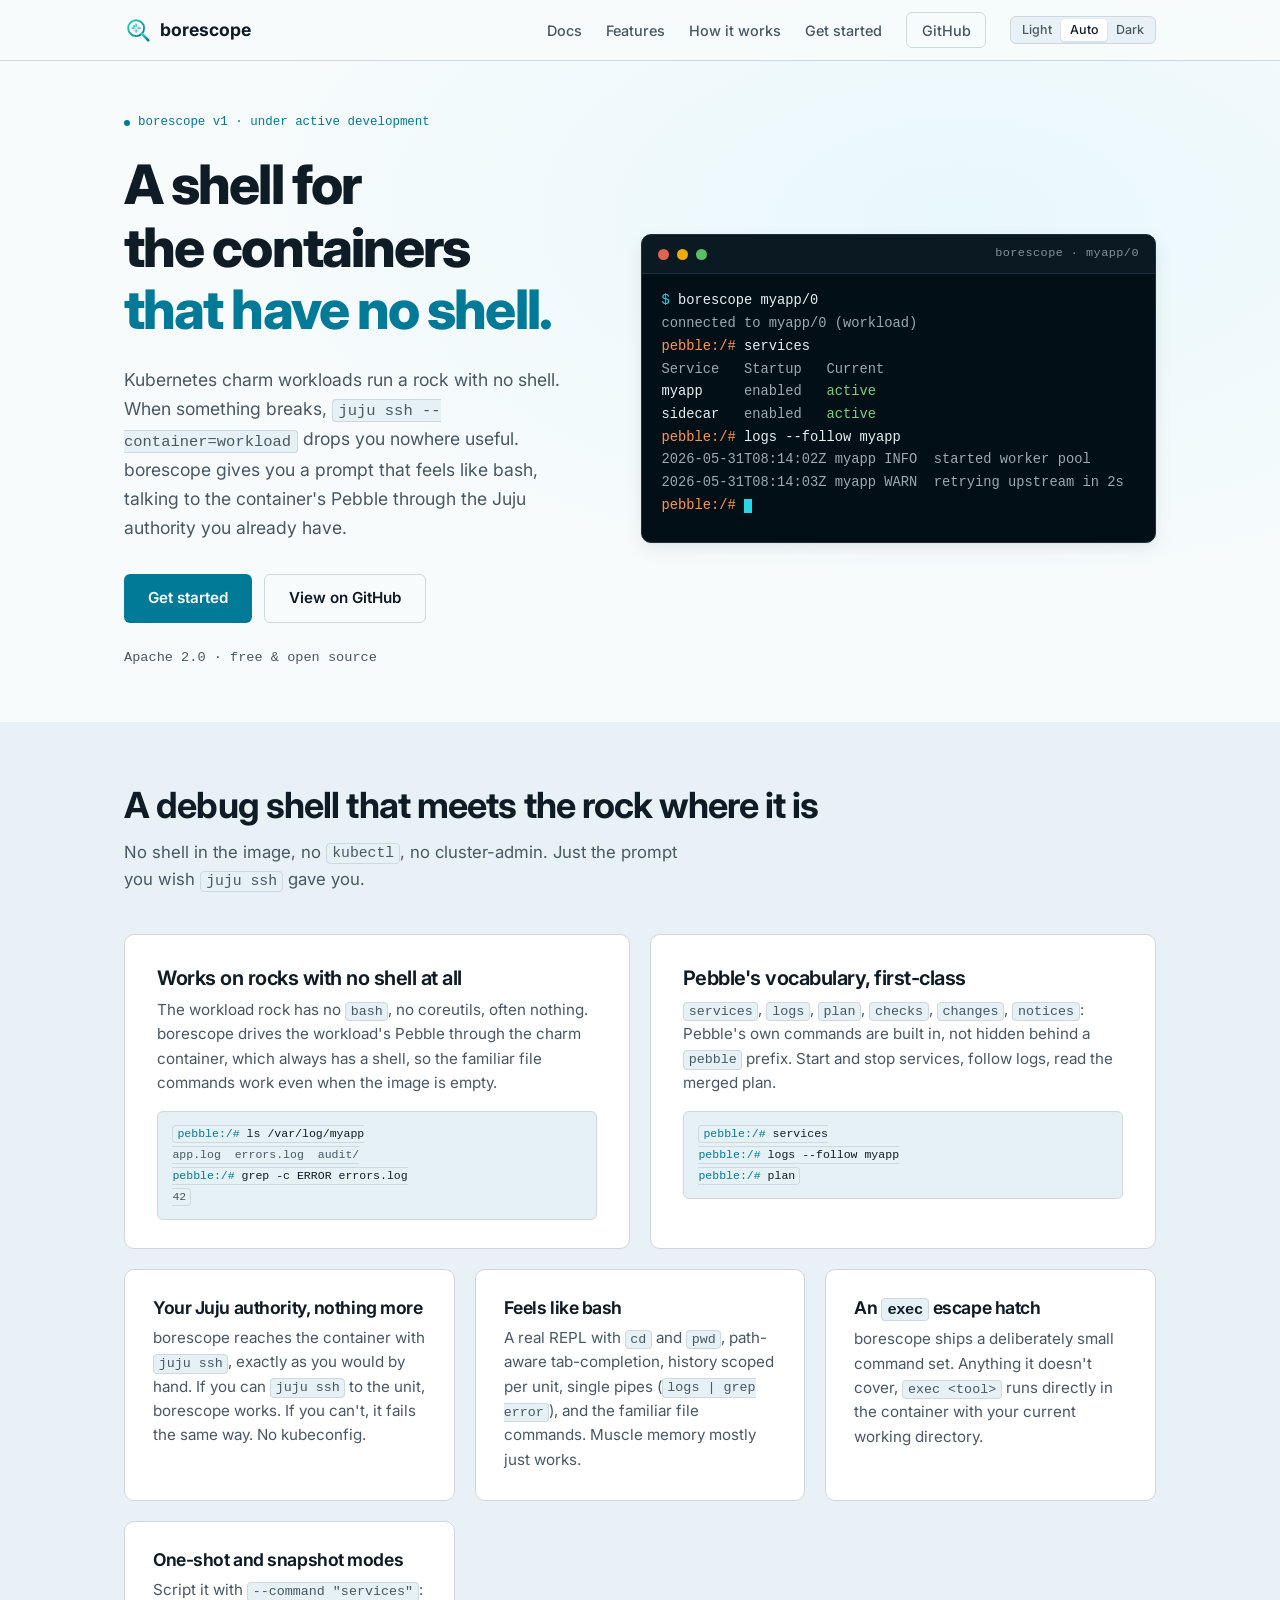
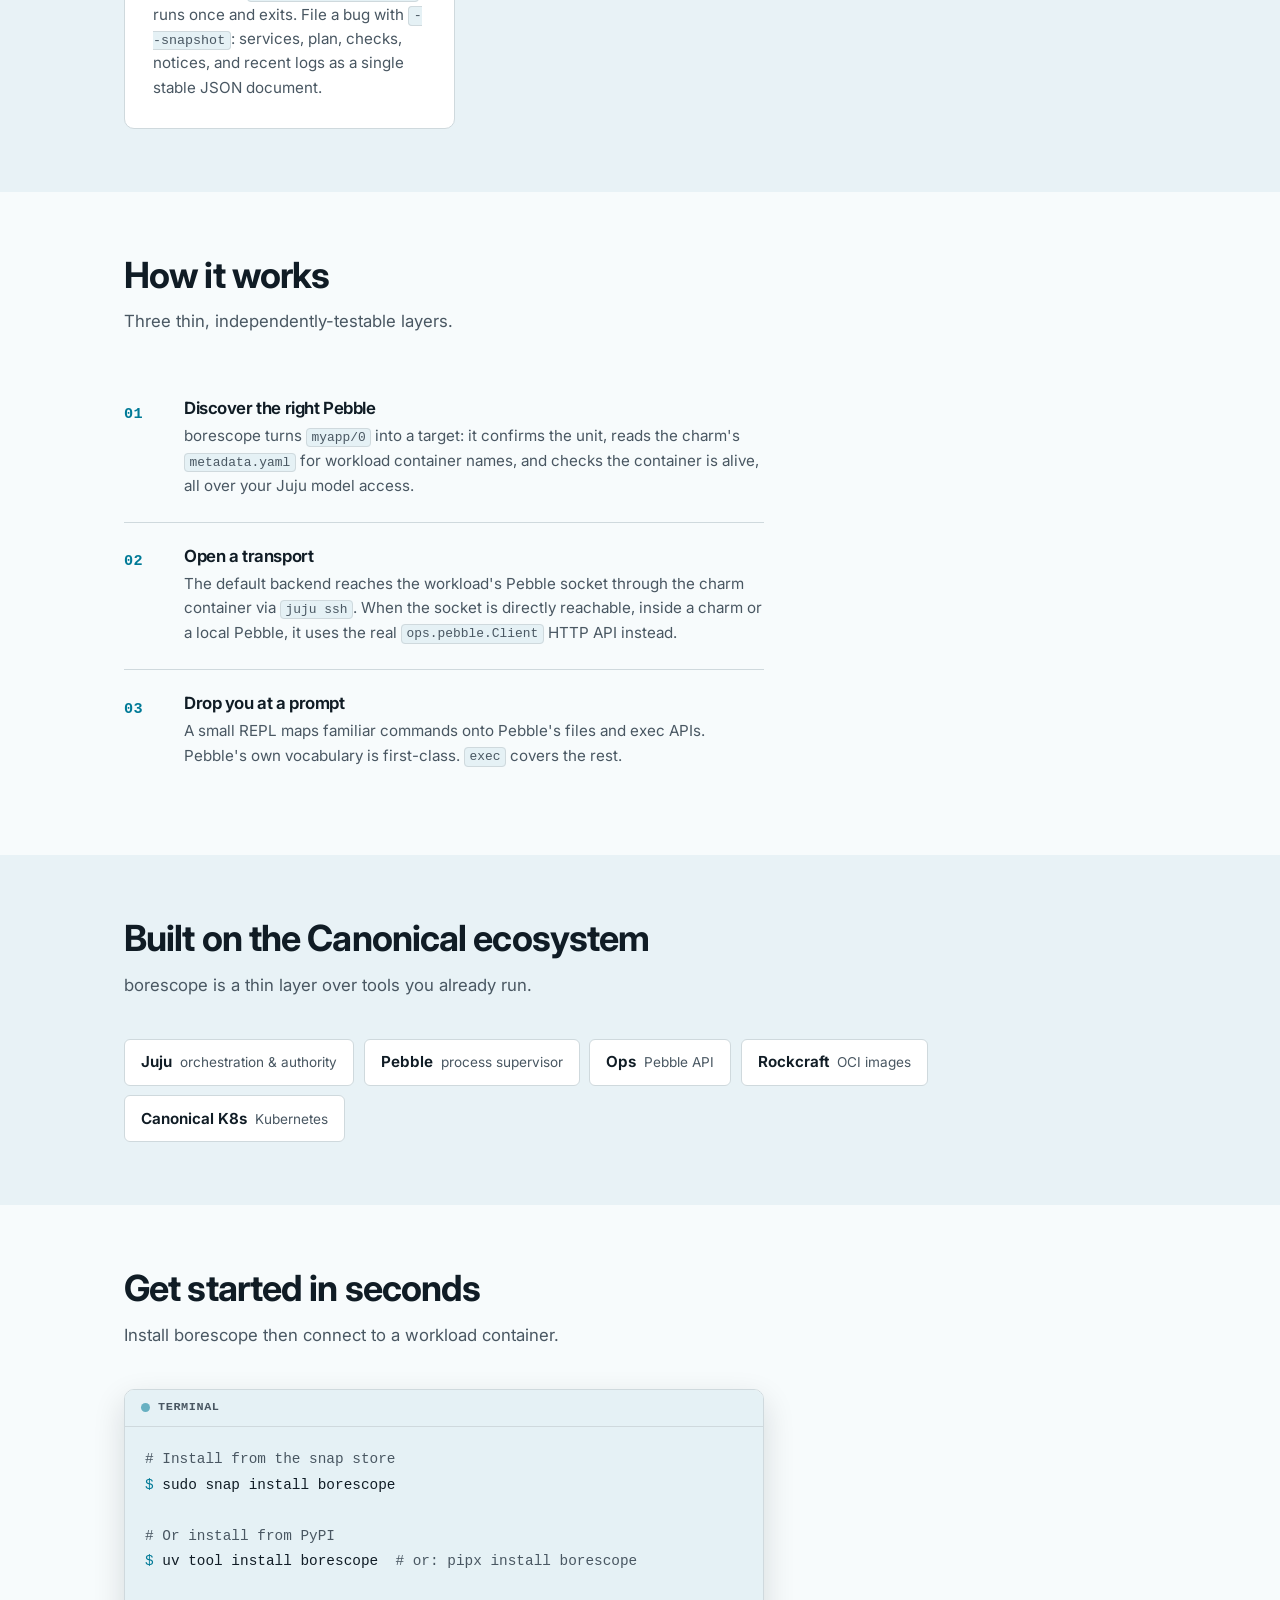
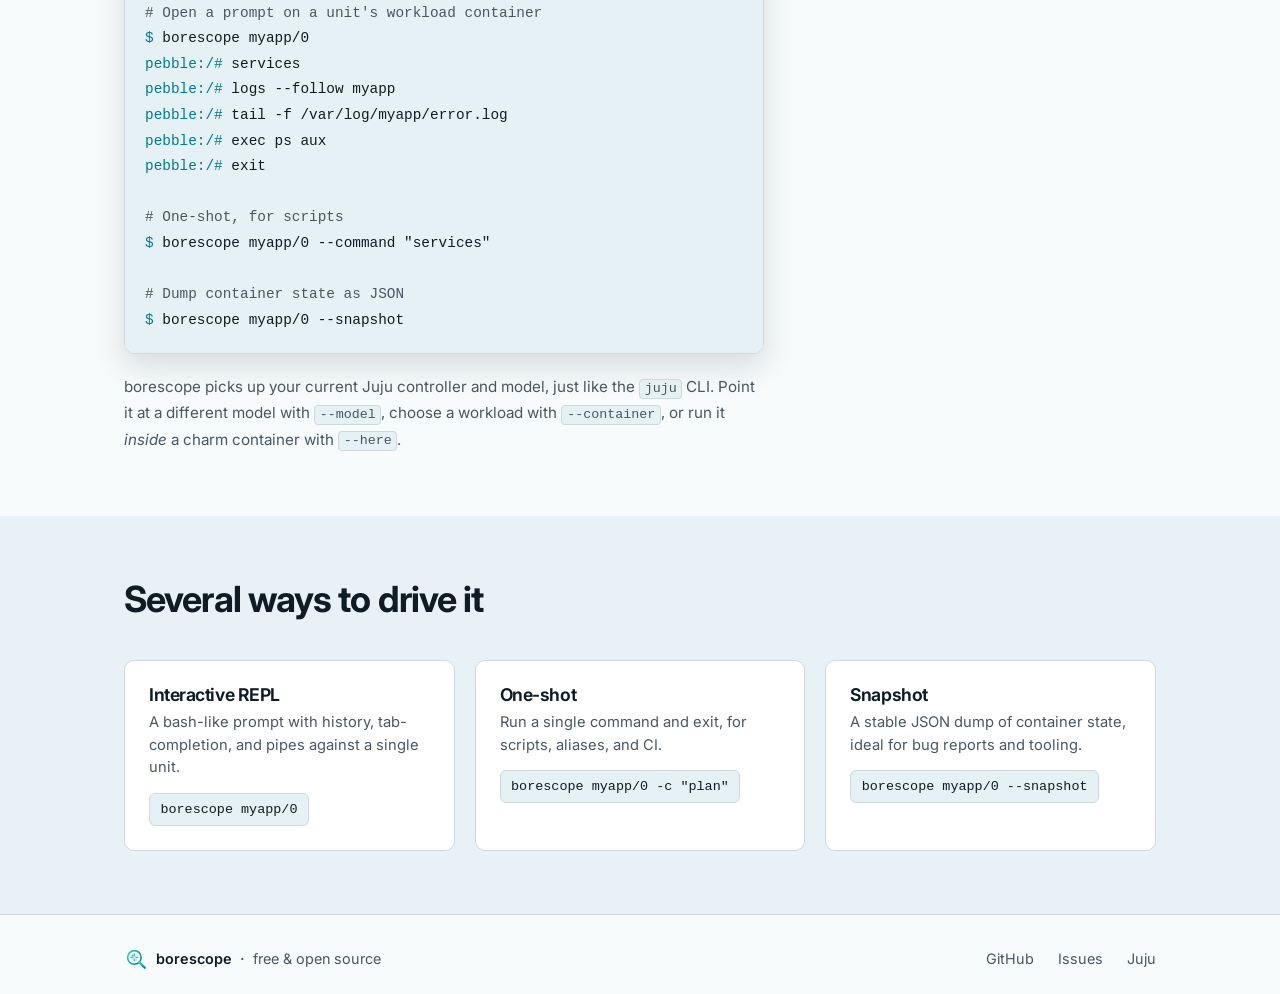
==== commit 8e235f11: "update marketing quickstart" ====
--- a/docs/index.html
+++ b/docs/index.html
@@ -240,15 +240,17 @@
     <div class="section-head">
       <h2>Get started in seconds</h2>
       <p class="section-subtitle">
-        Install from a checkout while v1 is under active development. Stable
-        snap and PyPI releases are coming.
+        Install borescope then connect to a workload container.
       </p>
     </div>
 
     <div class="code-block">
       <div class="code-header"><i></i> Terminal</div>
-      <pre><code><span class="comment"># Install from a checkout</span>
-<span class="prompt">$</span> uv tool install .          <span class="comment"># or: pipx install .</span>
+      <pre><code><span class="comment"># Install from the snap store</span>
+<span class="prompt">$</span> sudo snap install borescope
+
+<span class="comment"># Or install from PyPI</span>
+<span class="prompt">$</span> uv tool install borescope  <span class="comment"># or: pipx install borescope</span>
 
 <span class="comment"># Open a prompt on a unit's workload container</span>
 <span class="prompt">$</span> borescope myapp/0
